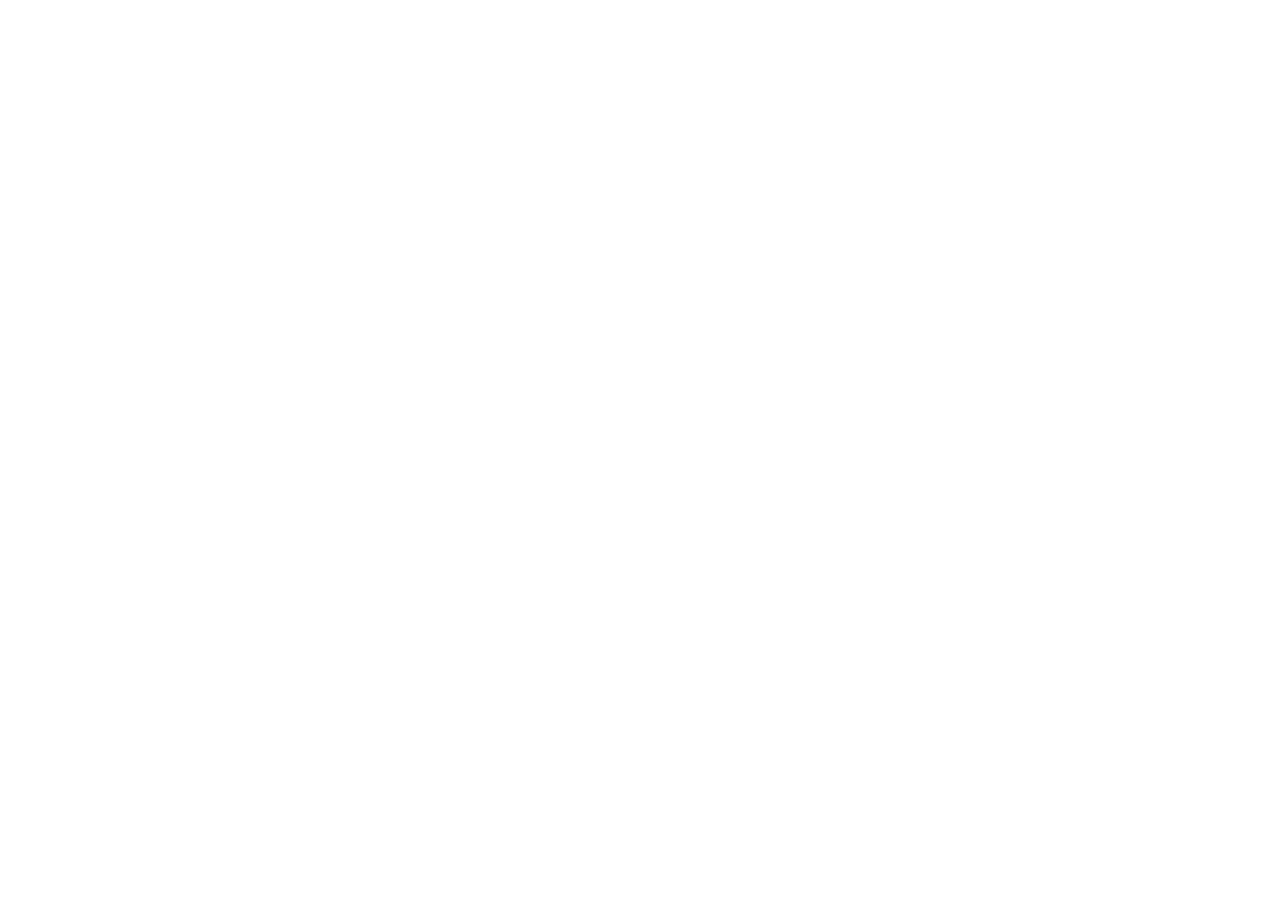
==== index.html @ 49cc2015 "Refactor opinions with replies" ====
<!DOCTYPE html>
<html lang="en">

<head>
  <meta charset="UTF-8">
  <meta name="viewport" content="width=device-width, initial-scale=1.0">
  <title>Blog title</title>
  <link rel="stylesheet" href="theme.css">
  <link rel="stylesheet" href="style.css">
  <link rel="stylesheet" href="res.css">

  <meta name="description"
    content="If you’re looking for a Linux distribution, you’ve likely seen recommendations for..">
  <meta property="og:title" content="Debian Vs Ubuntu Linux: Which one should you choose?">
  <meta property="og:image"
    content="https://getopas.pythonanywhere.com/media/articles/2023/01/23/debian-11-ubuntu-2104-wallpaper-split.webp.300x0_q85.jpg">
  <meta property="og:url"
    content="https://getopas.pythonanywhere.com/@femar/debian-vs-ubuntu-linux-which-one-should-you-choose-1-23">

  <script type="module">
    // initApp from "./js/index"
    import iniApp from "./js/index.js";
      
    // Start the app
    iniApp();
  </script>
</head>

<body>

  <!-- <header-container id="U0AB236B6" create-account="/join" create-content="/create"
    user-profile="/u/U0AB236B6" user-img="img/img.jpg" user-analytics="/u/U0AB236B6/analytics"
    stories-popular="/stories/popular" stories-recent="/stories/recent" stories-curated="/stories/curated"
    discover="/discover" home="/home" journals="/journals" authors="/authors"  github="https://github.com/fescii" supabase="/link"
    resource-apis="/apis" resource-feature="/feature-request" resource-shop="/shop" resource-guide="/guides" resource-newsletter="/newsletter"
    resource-rss="/rss"
    >
  </header-container> -->

  <app-story hash="P0AB236B6BA17" topics="engineering, programming, technology" story-title="Making the Web. Faster." time="2024-03-13T13:00:00+03:00"
    next-hash="P0AB236B6AB57" next-date="2024-03-13T13:00:00+03:00"
    tab="replies" replies-url="/s/P0AB236B6BA17/replies" likes-url="/s/P0AB236B6BA17/likes"
    user-url="/u/U0A43PBAH6A" auth-url="/join" url="/s/P0AB236B6HA89B" search-url="/search" host="https://getopas.pythonanywhere.com"
    next-title="Behind the scenes of Vercel's infrastructure: Achieving optimal scalability and performance"
    replies="673" liked="false" likes="972" views="6473"
    author-username="U0A43PBAH6A" author-img="img/img.jpg" author-verified="true" author-name="Fredrick Ochieng" author-followers="7623"
    author-following="263" author-follow="false" author-bio="I am a student at the East African University, I am a software developer and a tech enthusiast.
      I love to write about technology and software development."
    >
  </app-story>

  <!-- <footer class="footer">
    <section class="newsletter">
      <div class="title">Join Our Newsletter</div>
      <div class="text">
        Stay up to date with our news, blog posts, and announcements by subscribing to our Newsletter.
      </div>
      <form action="" method="post">
        <input type="email" name="email" id="" placeholder="Enter your email">
        <input id="service-oops" type="submit" value="Subscribe">
      </form>
    </section>
    <section class="item-one">
      <div class="title">Resources</div>
      <ul class="footer-list">
        <li class="item">
          <a href="" class="item-link">Docs</a>
        </li>
        <li class="item">
          <a href="" class="item-link">What’s New</a>
          <span class="dot"></span>
        </li>
        <li class="item">
          <a href="" class="item-link">Give a feedback </a>
        </li>
        <li class="item">
          <a href="" class="item-link">Request a feature</a>
        </li>
        <li class="item">
          <a href="" class="item-link">Source code</a>
          <span class="dot"></span>
        </li>
        <li class="item">
          <a href="" class="item-link">Donate</a>
        </li>
        <li class="item">
          <a href="" class="item-link">Contact</a>
        </li>
        <li class="item">
          <a href="" class="item-link">Terms of Use</a>
        </li>
      </ul>
    </section>
    <div class="copy">
      <div class="copyright">
        <i class="copy">&copy</i>
        <a href="#" id="copyright">2024 aduki,Inc</a>
      </div>
    </div>
  </footer> -->
</body>

</html>
---- theme.css ----
/*

Copyright: 2024 - Aduki Incorporation
Name: Blog & Article Platform
URL: https://github.com/fescii/femar.git
Author: Fredrick Femar Ochieng
Author URL: https://femar.co.ke


/*

  Fonts
  =====

*/


@import url('https://fonts.googleapis.com/css2?family=DM+Sans:ital,opsz,wght@0,9..40,100..1000;1,9..40,100..1000&display=swap');
@import url('https://fonts.googleapis.com/css2?family=JetBrains+Mono:ital,wght@0,100..800;1,100..800&display=swap');
@import url('https://fonts.googleapis.com/css2?family=Inter:wght@100..900&display=swap');
@import url('https://fonts.googleapis.com/css2?family=Work+Sans:ital,wght@0,100..900;1,100..900&display=swap');

/*

  Variables
  =========

*/

:root {
  --tab-background: #d0d7de33;
  --stat-background: #f1f1f1;


  --font-main: "Inter";
  --font-text: "DM Sans";
  --font-mono: 'Jetbrains Mono';
  --font-read: "Work Sans";

  --card-box-shadow: 0 12px 28px 0 rgba(0, 0, 0, 0.2);
  --card-box-shadow-alt: 0 2px 4px 0 rgba(0, 0, 0, 0.1);

  --scroll-bar-background: #DDDDD7;
  --scroll-bar-linear: linear-gradient(#53595f, #627ea0);

  --input-border: 1px solid #6b72805e;
  --input-border-focus: 1px solid #18a5669a;
  --input-border-error: 1px solid #ec4a1965;
  --action-border: 1px solid #6b72803f;
  --border: thin solid #6b72801a;
  --action-border: thin solid #627ea073;
  --topic-border: thin solid #6b728046;
  --topic-border-active: thin solid #21d02a7a;
  --poll-border: thin solid #6b728025;
  --border-mobile: thin solid #6b728036;
  --border-header: 0.002rem solid #6b72809a;

  --background: #ffffff;
  --vh-height: 100dvh;

  --label-focus-background: #eaf3ff;
  --action-background: #1d2c38d2;
  --author-background: #f1f3f4;
  --user-background: #f8f8f8;
  --dot-background: #6b7280c9;
  --hover-background: #f7f7f7;
  --que-background: #e7e7e76c;
  --poll-background: #e7e7e7d7;

  --accent-color: #08b86f;
  --accent-alt: #21D029;
  --action-color: #627ea0;
  --white-color: #ffffff;
  --gray-color: #6b7280;
  --text-color: #53595f;
  --read-color: #333333;
  --title-color: #1f2937;
  --alt-color: #ff932f;
  --error-color: #ec4b19;
  --anchor-color: #0065c5;

  --open-line: 2px solid #08b86f93;
  --open-line-mobile: 2px solid #08b86fc5;
  --close-line: 2px solid #6b72803a;

  --modal-shadow: 0 12px 48px #6d758d33;
  --modal-border: 1px solid #83858442;
  --modal-overlay: #1d2534b3;

  --action-linear: linear-gradient(#53595f, #627ea0);
  --error-linear: linear-gradient(103.53deg, #fa6436 -6.72%, #ec4b19 109.77%);
  --second-linear: linear-gradient(0deg,#df791a 0%, #f09c4e 100%);
  --poll-linear: linear-gradient(0deg, #df791ace 0%, #f09c4ecc 100%);
  --accent-linear: linear-gradient(103.53deg, #18A565 -6.72%, #21D029 109.77%);
  --alt-linear: linear-gradient(78deg, rgb(31, 6, 71) -50%, rgb(48, 0, 130) 28.67%, rgb(143, 0, 153) 57.79%, rgba(238, 0, 176, 0.85) 76.05%, rgb(247, 95, 98) 88.54%, rgb(255, 190, 20));
  --loader-gradient: linear-gradient(-45deg, #ececec, #f8f8f8, #DDDDDD, #f8f8f8, #ececec);
  --fade-linear-gradient: linear-gradient(
    180deg, #ffffff02,
    #ffffff2a,
    #ffffff4d,
    #ffffff69,
    #ffffff83,
    #ffffffc7,
    #ffffffd5,
    #ffffffea,
    #fffffff6,
    #ffffff
  );
  --fade-picture-gradient: linear-gradient(180deg,
  rgba(0, 0, 0, 0),
  rgba(0, 0, 0, 0.8)
  );


  /* Logon */
  --loader-background: #ffffff38;
  --logon-background: #ffffffec;
  --logon-shadow: 1px 1px 30px 0 #00000010;
  --stage-done-linear: linear-gradient(0deg, #3938381a 0%, #3938384d 100%);
  --stage-active-linear: linear-gradient(0deg, #df791a 0%, #f09c4e 100%);
  --stage-no-linear: linear-gradient(0deg, #18A565 0%, #21D029 100%);
}

*,
*:after,
*:before {
  box-sizing: border-box;
  font-family: inherit;
  -webkit-box-sizing: border-box;
}

*:focus {
  outline: inherit !important;
}

*::-webkit-scrollbar {
  width: 3px;
}

*::-webkit-scrollbar-track {
  background: var(--scroll-bar-background);
}

*::-webkit-scrollbar-thumb {
  width: 3px;
  background: var(--scroll-bar-linear);
  border-radius: 50px;
}
---- style.css ----
/*

Copyright: 2024 - Aduki Incorporation
Name: Blog & Article Platform
URL: https://github.com/fescii/femar.git
Author: Fredrick Femar Ochieng
Author URL: https://femar.co.ke

*/

*,
*:after,
*:before {
  box-sizing: border-box;
  font-family: inherit;
  -webkit-box-sizing: border-box;
}

*:focus {
  outline: inherit !important;
}

*::-webkit-scrollbar {
  width: 3px;
}

*::-webkit-scrollbar-track {
  background: var(--scroll-bar-background);
}

*::-webkit-scrollbar-thumb {
  width: 3px;
  background: var(--scroll-bar-linear);
  border-radius: 50px;
}

html {
  margin: 0;
  padding: 0;
  font-size: 16px;
  width: 100%;
  height: 100%;
  display: flex;
  flex-flow: column;
  align-items: center;
  justify-content: center;
}

body {
  /* border: 1px solid blue; */
  padding: env(safe-area-inset-top) env(safe-area-inset-right) env(safe-area-inset-bottom) env(safe-area-inset-left);
  font-size: 16px;
  margin: 0;
  height: 100vh;
  width: 1100px;
  max-width: 1100px;
  min-height: var(--vh-height, 100vh);
  font-family: var(--font-main), sans-serif;

  /* padding: env(safe-area-inset-top, 20px) env(safe-area-inset-right, 20px)
    env(safe-area-inset-bottom, 20px) env(safe-area-inset-left, 20px); */
}

body.stop-scrolling {
  height: 100%;
  overflow: hidden;
}

/*

Typography
==========

*/

h1,
h2,
h3,
h4,
h5,
h6 {
  padding: 0;
  margin: 0;
  font-family: inherit;
}

ul,
ol {
  padding: 0;
  margin: 0;
}

/* ul li,
ol li {
  list-style-type: none;
} */

a {
  text-decoration: none;
}

/*

Typography End
==============

*/


/* Toast Message */
body > .toast {
  position: fixed;
  bottom: 10px;
  right: 50%;
  transform: translateX(50%);
  background: var(--accent-linear);
  color: var(--white-color);
  padding: 8px 15px;
  width: max-content;
  max-width: 95%;
  border-radius: 10px;
  -webkit-border-radius: 10px;
  display: flex;
  align-items: center;
  gap: 10px;
  font-size: 1rem;
  font-weight: 500;
  box-shadow: 0 0 10px rgba(0, 0, 0, 0.1);
  z-index: 9999;
  transition: all 0.3s ease;
}

body > .toast.false {
  background: var(--error-linear);
}

body > .toast > p {
  margin: 0;
  padding: 0;
}

body > .toast > svg {
  height: 20px;
  width: 20px;
}

/* End Toast Message */


main.test {
  /* border: 1px solid #53595f; */
  padding: 15px 0;
  margin: 0;
  display: flex;
  justify-content: space-between;
  gap: 0px;
  min-height: 60vh;
}

section.side {
  /* border: 1px solid #53595f; */
  padding: 0;
  width: 35%;
  display: flex;
  flex-flow: column;
  gap: 10px;
}

section.side > .user-info {
  /* border: 1px solid #6b7280; */
  padding: 10px 0;
  display: flex;
  flex-flow: column;
  align-items: start;
  justify-content: center;
  gap: 10px;
  width: 100%;
}

section.side > .user-info > p.title {
  width: 100%;
  border-bottom: var(--border);
  color: var(--text-color);
  font-family: var(--font-text), sans-serif;
  font-size: 1.2rem;
  line-height: 1.5;
  font-weight: 600;
  margin: 0;
  padding: 0 0 8px;
}

section.side > .user-info > ul.info {
  /* border: 1px solid #6b7280; */
  width: 100%;
  padding: 0;
  margin: 0;
  list-style-type: none;
  display: flex;
  flex-flow: column;
  gap: 10px;
}

section.side > .user-info > ul.info > li.item {
  /* border: 1px solid #6b7280; */
  padding: 0;
  margin: 0;
  width: 100%;
  display: flex;
  flex-flow: row;
  align-items: center;
  flex-wrap: nowrap;
  gap: 10px;
}

section.side > .user-info > ul.info > li.item > .icon {
  display: flex;
  align-items: center;
  justify-content: center;
  height: 26px;
  width: 26px;
  min-height: 26px;
  min-width: 26px;
  max-height: 26px;
  max-width: 26px;
  padding: 3px;
  border-radius: 50px;
  -webkit-border-radius: 50px;
  -moz-border-radius: 50px;
  background-color: var(--poll-background);
  color: var(--gray-color);
  font-size: 0.9rem;
  font-weight: 500;
  text-transform: capitalize;
}

section.side > .user-info > ul.info > li.item > .icon > svg {
  height: 15px;
  width: 15px;
}

section.side > .user-info > ul.info > li.item > .link {
  color: var(--text-color);
  font-family: var(--font-main), sans-serif;
  font-size: 1rem;
  font-weight: 400;
  text-decoration: none;
}

section.side > .user-info > ul.info > li.item > a.link:hover {
  color: var(--text-color);
}

section.side > .user-info > ul.info > li.item > .link .numbers {
  color: var(--text-color);
  font-weight: 500;
  font-family: var(--font-main), sans-serif;
  font-size: 0.9rem;
}

section.content {
  /* border: 1px solid #6b7280; */
  display: flex;
  position: relative;
  flex-flow: column;
  align-items: start;
  padding: 0;
  gap: 0;
  width: 63%;
}

.share {
  border-top: var(--border);
  border-bottom: var(--border);
  padding: 10px 0;
  width: 100%;
  display: flex;
  flex-flow: column;
  gap: 10px;
}

.share > .title {
  color: var(--text-color);
  font-family: var(--font-text), sans-serif;
  font-size: 1.2rem;
  font-weight: 600;
  margin: 0;
  padding: 0;
}

.share-buttons {
  /* border-right: var(--border-mobile); */
  border-width: 2px;
  padding: 0 0 5px;
  width: 100%;
  display: flex;
  align-items: center;
  justify-content: center;
  width: max-content;
  gap: 8px;
}

.share-buttons > .link {
  text-decoration: none;
  display: flex;
  align-items: center;
  justify-content: center;
  padding: 0;
  margin: 0;
  gap: 0;
}

.share-buttons > .link > .text {
  display: none;
}

.share-buttons > .link > .icon {
  display: flex;
  align-items: center;
  justify-content: center;
  height: 30px;
  width: 30px;
  min-height: 30px;
  min-width: 30px;
  max-height: 30px;
  max-width: 30px;
  padding: 5px;
  border-radius: 50px;
  -webkit-border-radius: 50px;
  -moz-border-radius: 50px;
  background: var(--accent-linear);
  color: var(--white-color);
  font-size: 0.9rem;
  font-weight: 500;
}

.share-buttons > a.x > .icon {
  background: linear-gradient(103.53deg, #1DA1F2 -6.72%, #0A95D7 109.77%);
}

.share-buttons > a.facebook > .icon {
  background: linear-gradient(103.53deg, #1877F2 -6.72%, #0A5A9C 109.77%);
}

.share-buttons > a.linkedin > .icon {
  background: linear-gradient(103.53deg, #0077B5 -6.72%, #005684 109.77%);;
}

.share-buttons > a.link.mail > .icon {
  background: linear-gradient(103.53deg, #D44638 -6.72%, #D44638 109.77%);
}

.share-buttons > a.reddit > .icon {
  background: linear-gradient(103.53deg, #FF4500 -6.72%, #FF4500 109.77%);
}

.share-buttons > a.telegram > .icon {
  background: linear-gradient(103.53deg, #0088CC -6.72%, #0088CC 109.77%);
}

.share-buttons > a.whatsapp > .icon {
  background: linear-gradient(103.53deg, #25D366 -6.72%, #25D366 109.77%);
}

.share-buttons > .link > svg {
  height: 15px;
  width: 15px;
}

/* author */
.author {
  /* border-top: var(--border); */
  padding: 10px 0;
  width: 100%;
  display: flex;
  align-items: center;
  flex-flow: row;
  gap: 10px;
}

.author > .author-info {
  display: flex;
  width: 100%;
  flex-flow: row;
  align-items: center;
  gap: 5px;
}

.author > .author-info > .avatar {
  position: relative;
  width: 42px;
  height: 42px;
  border-radius: 50%;
  -webkit-border-radius: 50%;
  -moz-border-radius: 50%;
}

.author > .author-info > .avatar > img {
  width: 100%;
  height: 100%;
  overflow: hidden;
  object-fit: cover;
  border-radius: 50%;
  -webkit-border-radius: 50%;
  -moz-border-radius: 50%;
}

.author > .author-info > .avatar > .icon {
  background: var(--background);
  position: absolute;
  bottom: 0px;
  right: -3px;
  width: 20px;
  height: 20px;
  z-index: 1;
  display: flex;
  align-items: center;
  justify-content: center;
  border-radius: 50%;
}

.author > .author-info > .avatar > .icon svg {
  width: 14px;
  height: 14px;
  color: var(--accent-color);
}

.author > .author-info > .name {
  display: flex;
  justify-content: center;
  flex-flow: column;
  gap: 0;
}

.author > .author-info > .name > h4.name {
  margin: 0;
  display: flex;
  align-items: center;
  gap: 3px;
  color: var(--text-color);
  font-family: var(--font-main), sans-serif;
  font-size: 1rem;
  font-weight: 600;
}

.author > .author-info > .name > a.username {
  color: var(--gray-color);
  font-family: var(--font-mono), monospace;
  font-size: 0.85rem;
  font-weight: 500;
  text-decoration: none;
  display: flex;
  gap: 2px;
  align-items: center;
}

.author > .author-info > .name > a.username svg {
  color: var(--gray-color);
  width: 15px;
  height: 15px;
  margin: 2px 0 0 0;
}

.author > .author-info > .name > a.username:hover {
  color: transparent;
  background: var(--accent-linear);
  background-clip: text;
  -webkit-background-clip: text;
}

.author > .author-info > .name > a.username:hover svg {
  color: var(--accent-color);
}

.author > button.action {
  display: flex;
  align-items: center;
  justify-content: center;
  padding: 5px 10px;
  height: max-content;
  width: 120px;
  border-radius: 12px;
  -webkit-border-radius: 12px;
  -moz-border-radius: 12px;
  background: var(--accent-linear);
  color: var(--white-color);
  font-size: 1rem;
  font-weight: 500;
  font-family: var(--font-main), sans-serif;
  cursor: pointer;
  outline: none;
  border: none;
}

.author > button.action.following {
  background: none;
  color: var(--text-color);
  border: var(--border);
  font-weight: 500;
  font-size: 0.9rem;
  line-height: 1.3;
}

/* at media query 660px */
@media screen and (max-width: 660px) {
  main.test {
    flex-flow: column;
    gap: 0;
    padding: 0;
    margin: 0;
  }

  section.side {
    width: 100%;
    padding: 0;
    margin: 0;
  }

  section.content {
    width: 100%;
    padding: 0;
    margin: 0;
  }

  .share-buttons {
    border-width: 2px;
    padding: 5px 0;
    width: 100%;
    display: flex;
    flex-flow: column;
    align-items: center;
    justify-content: start;
    width: max-content;
    gap: 10px;
  }
  
  .share-buttons > .link {
    width: 100%;
    cursor: default !important;
    text-decoration: none;
    display: flex;
    align-items: center;
    justify-content: start;
    color: var(--text-color);
    padding: 0;
    margin: 0;
    gap: 20px;
  }

  .share-buttons > .link > .icon {
    display: flex;
    align-items: center;
    justify-content: center;
    height: max-content;
    width: max-content;
    min-height: max-content;
    min-width: max-content;
    max-height: max-content;
    max-width: max-content;
    padding: max-content;
    border-radius: 50px;
    -webkit-border-radius: 50px;
    -moz-border-radius: 50px;
    background: var(--accent-linear);
    color: var(--white-color);
    font-size: 0.9rem;
    font-weight: 500;
  }
  
  .share-buttons > .link > .text {
    display: flex;
    font-size: 1rem;
    font-weight: 500;
    font-family: var(--font-main), sans-serif;
  }
  
}



/*Footer*/
footer.footer {
  border-top: thin solid #4b5563bd;
  padding-top: 20px;
  display: flex;
  flex-flow: column;
  align-items: center;
  gap: 20px;
  padding-bottom: 30px;
  font-family: var(--font-text), sans-serif;
}

footer.footer > section {
  /* border: 1px solid #1f2937; */
  display: flex;
  flex-flow: column;
  align-items: center;
  gap: 10px;
  max-width: 500px;
}

footer.footer > section > .title {
  color: var(--text-color);
  font-family: var(--font-text), sans-serif;
  font-size: 1.1rem;
  font-weight: 600;
}

footer.footer > section > ul.footer-list {
  /* border: 1px solid #1f2937; */
  margin: 0;
  margin: 0;
  list-style-type: none;
  padding: 0 0 0 1px;
  padding: 0 0 0 1px;
  display: flex;
  flex-flow: row;
  flex-wrap: wrap;
  align-items: center;
  justify-content: center;
  gap: 10px;
}

footer.footer > section > ul.footer-list > li.item {
  margin: 0 10px 0 0;
  padding: 0;
  width: max-content;
  position: relative;
  /* border: 1px solid #808080; */
}

footer.footer > section > ul.footer-list > li.item > .dot {
  display: inline-block;
  background: var(--accent-linear);
  width: 5px;
  height: 5px;
  position: absolute;
  right: -9px;
  top: 3px;
  border-radius: 5px;
  -webkit-border-radius: 5px;
  -moz-border-radius: 5px;
}

footer.footer > section > ul.footer-list > li.item > a.item-link {
  color: var(--gray-color);
  /* font-size: 0.98rem; */
  text-decoration: none;
  font-weight: 400;
  font-size: 0.9rem;
}

footer.footer > section > ul.footer-list > li.item > a.item-link:hover {
  /* color: var(--accent-color); */
  color: transparent;
  background: var(--accent-linear);
  background-clip: text;
  -webkit-background-clip: text;
  border-bottom: 1px solid var(--accent-color);
}

footer.footer > section.newsletter {
  /* border: 1px solid #1f2937; */
  display: flex;
  flex-flow: column;
  align-items: center;
  max-width: 500px;
}

footer.footer > section.newsletter > .text {
  padding-left: 3px;
  line-height: 1.3;
  text-align: center;
  color: var(--text-color);
}

footer.footer > section.newsletter > form {
  padding: 5px;
  width: 100%;
  position: relative;
}

footer.footer > section.newsletter > form > input[type="email"] {
  width: 100%;
  outline: none;
  color: #53595f;
  font-family: var(--font-main);
  padding: 12px 15px;
  font-size: 1rem;
  /* border: 2px solid #4949bc; */
  border-top-color: #21d029;
  border-top-width: 2px;
  border-right-color: #54df5b;
  border-right-width: 2px;
  border-bottom-color: #21d029;
  border-bottom-width: 2px;
  border-left-color: #18a565;
  border-left-width: 2px;
  border-radius: 50px;
  -webkit-border-radius: 50px;
  -moz-border-radius: 50px;
}

footer.footer > section.newsletter > form > input[type="submit"] {
  outline: none;
  position: absolute;
  cursor: pointer;
  font-family: var(--font-main);
  font-family: var(--font-main);
  right: 30px;
  top: 14px;
  font-size: 1rem;
  padding: 5px 15px;
  background: var(--accent-linear);
  color: var(--white-color);
  border: none;
  border-radius: 50px;
  -webkit-border-radius: 50px;
  -moz-border-radius: 50px;
}

footer.footer > .copy {
  border-top: 1px solid #6b728037;
  padding: 8px 10px;
  grid-column: 1/5;
  display: flex;
  align-items: center;
  justify-content: space-between;
}

footer.footer > .copy > .copyright {
  display: flex;
  gap: 2px;
}

footer.footer > .copy > .copyright > .company {
  display: inline-block;
  margin: -5px 10px 0 0;
  margin: -5px 10px 0 0;
  font-size: 1.35rem;
  font-weight: bold;
  color: var(--text-color);
  font-family: "Segoe UI", Tahoma, var(--font-main), Verdana, sans-serif !important;
}

footer.footer > .copy > .copyright > i {
  color: var(--gray-color);
  font-style: normal;
  font-family: inherit;
  /* font-size: 1.2rem; */
}

footer.footer > .copy > .copyright > a {
  /* border: 1px solid #80808040; */
  color: var(--gray-color);
  text-decoration: none;
  text-align: center;
}

footer.footer > .copy > .copyright > a:hover {
  color: transparent;
  background: var(--accent-linear);
  background-clip: text;
  -webkit-background-clip: text;
  border-bottom: 1px solid var(--accent-color);
}

footer.footer > .copy > .legal {
  display: flex;
  flex-wrap: nowrap;
  gap: 0;
  gap: 0;
}

footer.footer > .copy > .legal > a {
  color: #6b7280;
  padding: 0 15px;
  text-decoration: none;
  border-right: 1px solid #6b728027;
}

footer.footer > .copy > .legal > a:last-of-type {
  border-right: none;
}

footer.footer > .copy > .legal > a:hover {
  color: transparent;
  background: var(--accent-linear);
  background-clip: text;
  -webkit-background-clip: text;
}
---- res.css ----
@media screen and (max-width: 1120px) {
  html {
    width: 100%;
    min-width: 100%;
  }

  body {
    /* border: 1px solid blue; */
    padding: 0 15px 30px 15px;
    width: 100%;
    max-width: 100%;
  }
}

@media screen and (max-width:800px) {
  header.header > ul > li.link.theme > .options {
    border: 1px solid #057232a9;
  }
}

@media screen and (max-width:660px) {
  body {
    /* border: 1px solid blue; */
    padding: 0 10px 30px 10px;
  }

  header.header > ul > li.link.theme > .options {
    border: 1px solid #057232a9;
  }

  header.header {
    /* border: 1px solid red; */
    z-index: 10;
    padding: 0;
    display: flex;
    align-items: center;
    justify-content: space-between;
  }

  header.header > h2.site-name {
    position: unset;
    margin: 0;
  }

  header.header .nav {
    display: flex;
    margin-left: -7px;
    cursor: default !important;
  }

  header.header .nav * {
    display: flex;
    cursor: auto !important;
  }

  header.header > ul.left {
    /* border: 5px solid black; */
    background-color: var(--background);
    position: fixed;
    left: calc(100% + 15px);
    flex-flow: column;
    z-index: 5;
    top: 60px;
    bottom: 0;
    width: 100%;
    height: calc(var(--vh-height, 100vh) - 60px);
    max-height: calc(var(--vh-height, 100vh) - 60px);
    min-height: calc(var(--vh-height, 100vh) - 60px);
    align-items: stretch;
    justify-content: start;
    gap: 0;
    padding: 10px 15px;
    overflow-y: scroll;
    -ms-overflow-style: none;
    scrollbar-width: none;
    transition: all 500ms ease-in-out;
    -webkit-transition: all 500ms ease-in-out;
    -moz-transition: all 500ms ease-in-out;
    -ms-transition: all 500ms ease-in-out;
    -o-transition: all 500ms ease-in-out;
  }

  header.header > ul.left::-webkit-scrollbar {
    display: none !important;
    visibility: hidden;
  }

  header.header > ul.left > .account {
    /* border: 1px solid #ff00ff; */
    display: flex;
    flex-flow: column;
    width: 100%;
    padding: 0;
    gap: 0;
  }


  header.header > ul.left > li.logout > a,
  header.header > ul.left > .account > a {
    /* border: 1px solid #ff00ff; */
    display: flex;
    flex-flow: column;
    margin: 8px 0;
    width: 100%;
    font-weight: 500;
    border-radius: 10px;
    -webkit-border-radius: 10px;
    -moz-border-radius: 10px;
    -ms-border-radius: 10px;
    -o-border-radius: 10px;
  }

  header.header > ul.left > .account > a.login {
    border: 0.002rem solid #6b72808f;
    padding: 10px 0;
    color: var(--title-color);
    text-align: center;
  }

  header.header > ul.left > .account > a.signup {
    border: none;
    padding: 10px 0;
    color: var(--white-color);
    text-align: center;
    background: var(--accent-linear);
  }

  header.header > ul.left > li.logout {
    list-style-type: none;
    display: flex;
    position: absolute;
    bottom: 20px;
    left: 15px;
    right: 15px;
    font-weight: 600;
  }

  header.header > ul.left > li.logout.active {
    bottom: -100px;
  }

  header.header > ul.left > .account > a.donate,
  header.header > ul.left > li.logout > a,
  header.header > ul.left > .account > a.settings,
  header.header > ul.left > .account > a.profile {
    border: var(--border-header);
    color: var(--title-color);
    padding: 2px 5px 2px 10px;
    min-height: 40px;
    height: 40px;
    display: flex;
    flex-flow: row;
    align-items: center;
    justify-content: space-between;
  }

  header.header > ul.left > li.logout > a {
    border: 0.002rem solid #c56139a1;
  }

  header.header > ul.left > .account > a.donate > svg,
  header.header > ul.left > li.logout > a svg,
  header.header > ul.left > .account > a.settings svg {
    color: var(--gray-color);
    width: 28px;
    height: 28px;
  }

  header.header > ul.left > .account > a.profile span.image {
    /* border: 0.002rem solid #6b72808f; */
    width: 30px;
    height: 30px;
    overflow: hidden;
    border-radius: 50px;
    -webkit-border-radius: 50px;
    -moz-border-radius: 50px;
    -ms-border-radius: 50px;
    -o-border-radius: 50px;
  }

  header.header > ul.left > .account > a.profile span.image img {
    width: 100%;
    height: 100%;
    overflow: hidden;
    object-fit: cover;
    border-radius: 50px;
    -webkit-border-radius: 50px;
    -moz-border-radius: 50px;
    -ms-border-radius: 50px;
    -o-border-radius: 50px;
  }

  header.header > ul.left > li.logout > a > span.text,
  header.header > ul.left > .account > a > span.text {
    /* border: 0.002rem solid #6b72808f; */
    font-weight: 600;
    color: var(--title-color);
    text-align: center;
  }

  header.header > ul.left > li.logout > a > span.text,
  header.header > ul.left > li.logout > a > svg,
  header.header > ul.left > li.logout > a {
    color: #c56139 !important;
  }


  header.header > ul.left > li.link {
    border-bottom: var(--border-header);
    min-width: 100%;
    width: 100%;
    margin: 0;
    padding: 10px 0;
    height: max-content;
    display: flex;
    flex-flow: column;
    align-items: start;
    justify-content: center;
}


  header.header > ul.left > li.link.active,
  header.header > ul.left > li.link:hover {
    background: unset;
    background-clip: unset;
    -webkit-background-clip: unset;
    /* font-family: var(--font-mono); */
  }

  header.header > ul.left > li.link span.link-item svg{
    color: #4b5563;
  }

  header.header > ul.left > li.link:hover span.link-item svg {
    rotate: unset;
  }

  header.header > ul.left > li.link span.link-item {
    /* border: 3px solid #ff00ff; */
    display: flex;
    align-items: stretch;
    justify-content: space-between;
  }

  header.header > ul.left > li.link a {
    color: var(--gray-color);
    cursor: default;
    font-family: inherit;
  }

  header.header > ul.left > li.link a {
    /* border: 1px solid black; */
    /* color: #4b5563; */
    color: var(--title-color);
    font-weight: 600;
    cursor: default;
    font-family: inherit;
  }

  header.header > ul.left > li.link span.link-item > span.text {
    /* border: 1px solid black; */
    color: var(--title-color);
    font-weight: 600;
    margin: 0 0 0 3px;
    cursor: default;
    font-family: inherit;
  }

  header.header > ul.left > li.link span.link-item svg {
    display: flex;
    align-items: center;
    justify-content: center;
    margin: 2px 0 0 0;
  }

  header.header > ul.left > li.link > div.drop-down {
    /* border: 1px solid #0059ff; */
    border: none;
    display: none;
    padding: 10px 0 0 0;
    min-width: 100%;
    width: 100%;
    position: unset;
    left: unset;
    top: unset;
    width: unset;
    color: var(--gray-color);
    align-items: center;
    flex-flow: column;
    gap: 0;
    justify-content: space-evenly;
    list-style-type: none;
    box-shadow: none;
    border-radius: 0;
  }

  header.header > ul.left > li.link.active > div.drop-down {
    display: flex;
  }

  header.header > ul.left > li.link.active span.link-item svg {
    rotate: 180deg;
  }


  header.header > ul.left > li.link > div.drop-down * {
    transition: all 500ms ease-in-out;
    -webkit-transition: all 500ms ease-in-out;
    -moz-transition: all 500ms ease-in-out;
    -ms-transition: all 500ms ease-in-out;
    -o-transition: all 500ms ease-in-out;
  }

  header.header > ul.left > li.link > div.drop-down > span.arrow {
    display: none;
  }

  header.header > ul.left > li.link > div.drop-down > ul.main {
    /* border: 1px solid red; */
    width: 100%;
    margin: 0;
    padding: 0;
    gap: 0;
    display: flex;
    flex-flow: column;
    align-items: start;
  }

  header.header > ul.left > li.link > div.drop-down ul:last-of-type {
    border: flex;
    padding: 10px 0 0 0;
  }

  header.header > ul.left > li.link > div.drop-down ul > h4.title {
    display: none;
  }

  header.header > ul.left > li.link > div.drop-down ul.main > li {
    /* border: 2px solid #057232; */
    display: flex;
    align-items: center;
    justify-content: center;
    gap: 0;
    margin: 0;
    padding: 8px 0;
  }

  header.header > ul.left > li.link > div.drop-down ul.main > li > a {
    /* border: 0.002rem solid #6b72809a; */
    color: var(--title-color);
    padding: 0;
    padding: 0 10px;
    display: flex;
    flex-flow: row;
    align-items: center;
    justify-content: space-between;
    border-radius: 10px;
    -webkit-border-radius: 10px;
    -moz-border-radius: 10px;
    -ms-border-radius: 10px;
    -o-border-radius: 10px;
  }

  header.header > ul.left > li.link > div.drop-down ul.main > li:nth-of-type(odd) {
    background-color: #6b728021;
  }

  header.header > ul > li.link > div.drop-down ul > li:hover {
    background-color: unset;
  }

  header.header > ul > li.link > div.drop-down ul > li svg {
    /* border: 1px solid red; */
    color: var(--gray-color);
    display: none;
    width: 30px;
    height: 30px;
    margin: -2px 0 0 -8px;
  }

  header.header > ul > li.link > div.drop-down ul > li.supabase svg {
    /* border: 1px solid red; */
    margin-bottom: -5px;
    padding: 4px;
  }

  header.header > ul > li.link > div.drop-down ul > li.bulk svg {
    /* border: 1px solid red; */
    margin-bottom: -5px;
  }

  header.header > ul > li.link > div.drop-down ul > li.authors svg {
    /* border: 1px solid red; */
    margin-bottom: -10px;
  }

  header.header > ul > li.link > div.drop-down ul > li.icon svg {
    /* border: 1px solid red; */
    width: 30px;
    height: 30px;
    padding: 4px;
  }

  header.header > ul > li.link > div.drop-down ul > li.create svg {
    /* border: 1px solid red; */
    padding: 2px;
  }

  header.header > ul > li.link > div.drop-down ul > li a span.content {
    margin: 0;
    /* border: 1px solid red; */
    display: flex;
    flex-flow: column;
    line-height: 1.5;
    gap: 0;
    width: 100%;
  }

  header.header > ul > li.link > div.drop-down ul > li a span.content h5 {
    /* border: 1px solid red; */
    font-weight: 500;
    font-size: 1rem;
    color: var(--gray-color);
  }

  header.header > ul > li.link > div.drop-down ul > li a span.content span.text {
    display: flex;
  }

  footer.footer > .copy {
    flex-flow: column;
    align-items: flex-start;
    gap: 10px;
  }

  footer.footer {
    padding: 10px;
    display: flex;
    flex-flow: column;
  }

  header.header > ul > li.link.theme > .options span.option,
  header.header>ul>li.link span.link-item,
  a {
    cursor: default !important;
  }
}

@media screen and (max-width:500px) {
  footer.footer {
    padding: 10px;
    display: flex;
    flex-flow: column;
  }
}
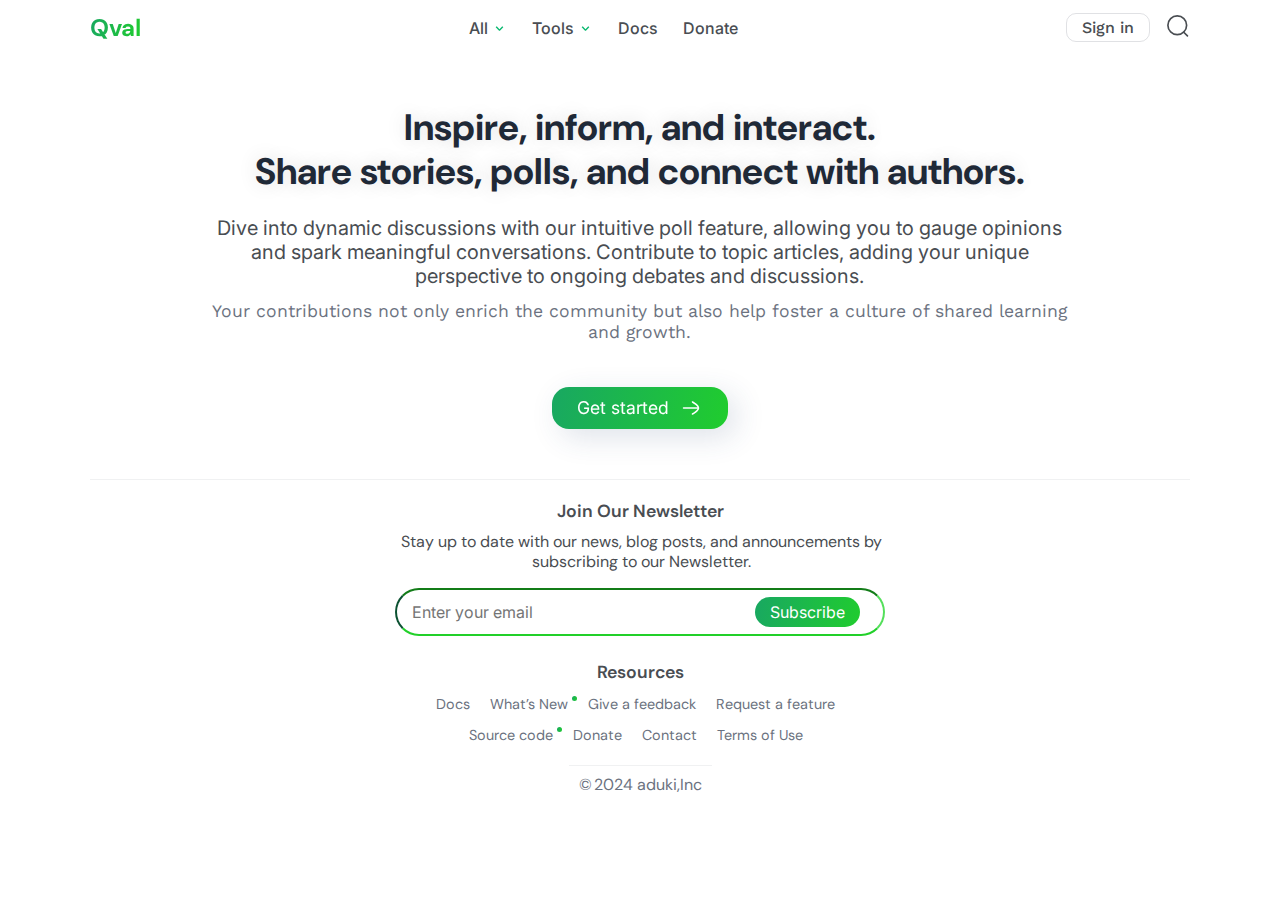
==== commit 11b8277f: "refactor: Update CSS styles for responsive layout" ====
--- a/index.html
+++ b/index.html
@@ -16,40 +16,46 @@
     content="https://getopas.pythonanywhere.com/media/articles/2023/01/23/debian-11-ubuntu-2104-wallpaper-split.webp.300x0_q85.jpg">
   <meta property="og:url"
     content="https://getopas.pythonanywhere.com/@femar/debian-vs-ubuntu-linux-which-one-should-you-choose-1-23">
-
-  <script type="module">
-    // initApp from "./js/index"
-    import iniApp from "./js/index.js";
-      
-    // Start the app
-    iniApp();
-  </script>
 </head>
 
+<script type="module">
+  // initApp from "./js/index"
+  import HeaderContainer from './js/containers/header.container.js'
+
+  // Start the app
+  customElements.define('header-container', HeaderContainer)
+</script>
+
 <body>
-
-  <!-- <header-container id="U0AB236B6" create-account="/join" create-content="/create"
-    user-profile="/u/U0AB236B6" user-img="img/img.jpg" user-analytics="/u/U0AB236B6/analytics"
-    stories-popular="/stories/popular" stories-recent="/stories/recent" stories-curated="/stories/curated"
-    discover="/discover" home="/home" journals="/journals" authors="/authors"  github="https://github.com/fescii" supabase="/link"
-    resource-apis="/apis" resource-feature="/feature-request" resource-shop="/shop" resource-guide="/guides" resource-newsletter="/newsletter"
-    resource-rss="/rss"
-    >
-  </header-container> -->
-
-  <app-story hash="P0AB236B6BA17" topics="engineering, programming, technology" story-title="Making the Web. Faster." time="2024-03-13T13:00:00+03:00"
-    next-hash="P0AB236B6AB57" next-date="2024-03-13T13:00:00+03:00"
-    tab="replies" replies-url="/s/P0AB236B6BA17/replies" likes-url="/s/P0AB236B6BA17/likes"
-    user-url="/u/U0A43PBAH6A" auth-url="/join" url="/s/P0AB236B6HA89B" search-url="/search" host="https://getopas.pythonanywhere.com"
-    next-title="Behind the scenes of Vercel's infrastructure: Achieving optimal scalability and performance"
-    replies="673" liked="false" likes="972" views="6473"
-    author-username="U0A43PBAH6A" author-img="img/img.jpg" author-verified="true" author-name="Fredrick Ochieng" author-followers="7623"
-    author-following="263" author-follow="false" author-bio="I am a student at the East African University, I am a software developer and a tech enthusiast.
-      I love to write about technology and software development."
-    >
-  </app-story>
-
-  <!-- <footer class="footer">
+  <header-container join="/join"></header-container>
+  <main class="main">
+    <section class="landing">
+			<div class="content-one">
+				<div class="text">
+					<h2 class="title">
+            Inspire, inform, and interact.
+            <br/>
+            Share stories, polls, and connect with authors.
+          </h2>
+					<p class="decription">
+						Dive into dynamic discussions with our intuitive poll feature, allowing you to gauge opinions and spark meaningful conversations.
+            Contribute to topic articles, adding your unique perspective to ongoing debates and discussions.
+					</p>
+          <p class="short">
+            Your contributions not only enrich the community but also help foster a culture of shared learning and growth.
+          </p>
+					<div class="actions">
+						<a href="" class="action explore">
+							<span class="text">Get started</span>
+							<svg width="24" height="24" viewBox="0 0 24 24" fill="none" xmlns="http://www.w3.org/2000/svg">
+								<path d="M13.8055 5.31595C13.6935 5.25395 13.5715 5.22595 13.4515 5.22595C13.1835 5.22595 12.9265 5.36895 12.7905 5.61995C12.5945 5.98495 12.7295 6.43995 13.0945 6.63595C14.9757 7.65095 17.8054 9.64262 18.56 11.2502L4.5 11.2502C4.086 11.2502 3.75 11.5862 3.75 12.0002C3.75 12.4142 4.086 12.7502 4.5 12.7502L18.5584 12.7502C17.8014 14.3594 14.9743 16.3498 13.0945 17.365C12.7295 17.562 12.5945 18.016 12.7905 18.381C12.9875 18.745 13.4445 18.88 13.8055 18.685C14.4665 18.33 20.2505 15.1209 20.2505 11.998C20.2505 8.87895 14.4665 5.67095 13.8055 5.31595Z" fill="black"/>
+							</svg>
+						</a>
+					</div>
+				</div>
+			</div>
+  </main>
+  <footer class="footer">
     <section class="newsletter">
       <div class="title">Join Our Newsletter</div>
       <div class="text">
@@ -97,7 +103,7 @@
         <a href="#" id="copyright">2024 aduki,Inc</a>
       </div>
     </div>
-  </footer> -->
+  </footer>
 </body>
 
 </html>
--- a/theme.css
+++ b/theme.css
@@ -2,7 +2,7 @@
 
 Copyright: 2024 - Aduki Incorporation
 Name: Blog & Article Platform
-URL: https://github.com/fescii/femar.git
+URL: https://github.com/fescii/qval.git
 Author: Fredrick Femar Ochieng
 Author URL: https://femar.co.ke
 
@@ -14,11 +14,10 @@
 
 */
 
-
-@import url('https://fonts.googleapis.com/css2?family=DM+Sans:ital,opsz,wght@0,9..40,100..1000;1,9..40,100..1000&display=swap');
-@import url('https://fonts.googleapis.com/css2?family=JetBrains+Mono:ital,wght@0,100..800;1,100..800&display=swap');
-@import url('https://fonts.googleapis.com/css2?family=Inter:wght@100..900&display=swap');
-@import url('https://fonts.googleapis.com/css2?family=Work+Sans:ital,wght@0,100..900;1,100..900&display=swap');
+@import url("https://fonts.googleapis.com/css2?family=DM+Sans:ital,opsz,wght@0,9..40,100..1000;1,9..40,100..1000&display=swap");
+@import url("https://fonts.googleapis.com/css2?family=JetBrains+Mono:ital,wght@0,100..800;1,100..800&display=swap");
+@import url("https://fonts.googleapis.com/css2?family=Inter:wght@100..900&display=swap");
+@import url("https://fonts.googleapis.com/css2?family=Work+Sans:ital,wght@0,100..900;1,100..900&display=swap");
 
 /*
 
@@ -31,16 +30,17 @@
   --tab-background: #d0d7de33;
   --stat-background: #f1f1f1;
 
-
   --font-main: "Inter";
   --font-text: "DM Sans";
-  --font-mono: 'Jetbrains Mono';
+  --font-mono: "Jetbrains Mono";
   --font-read: "Work Sans";
 
   --card-box-shadow: 0 12px 28px 0 rgba(0, 0, 0, 0.2);
   --card-box-shadow-alt: 0 2px 4px 0 rgba(0, 0, 0, 0.1);
-
-  --scroll-bar-background: #DDDDD7;
+  --box-shadow: 0 0 0 1px #ffffff25, 0 2px 2px #0000000a,
+    0 8px 16px -4px #0000000a;
+
+  --scroll-bar-background: #ddddd7;
   --scroll-bar-linear: linear-gradient(#53595f, #627ea0);
 
   --input-border: 1px solid #6b72805e;
@@ -48,6 +48,7 @@
   --input-border-error: 1px solid #ec4a1965;
   --action-border: 1px solid #6b72803f;
   --border: thin solid #6b72801a;
+  --border-button: thin solid #6b72801a;
   --action-border: thin solid #627ea073;
   --topic-border: thin solid #6b728046;
   --topic-border-active: thin solid #21d02a7a;
@@ -59,6 +60,7 @@
   --vh-height: 100dvh;
 
   --label-focus-background: #eaf3ff;
+  --modal-background: #1d2534b3;
   --action-background: #1d2c38d2;
   --author-background: #f1f3f4;
   --user-background: #f8f8f8;
@@ -66,13 +68,19 @@
   --hover-background: #f7f7f7;
   --que-background: #e7e7e76c;
   --poll-background: #e7e7e7d7;
+  --gray-background: #e7e7e7d7;
+  --logon-background: #f8f9fa;
+  --logon-image: radial-gradient(circle, #dee2e6 1px, rgba(0, 0, 0, 0) 1px);
 
   --accent-color: #08b86f;
-  --accent-alt: #21D029;
+  --accent-alt: #21d029;
   --action-color: #627ea0;
   --white-color: #ffffff;
   --gray-color: #6b7280;
-  --text-color: #53595f;
+  --add-color: #6b7280;
+  --text-color: #494d52;
+  --label-color: #3f4246;
+  --highlight-color: #494d52;
   --read-color: #333333;
   --title-color: #1f2937;
   --alt-color: #ff932f;
@@ -88,14 +96,31 @@
   --modal-overlay: #1d2534b3;
 
   --action-linear: linear-gradient(#53595f, #627ea0);
+  --light-linear: linear-gradient(90deg, #e3ffe7 0%, #d9e7ff 100%);
   --error-linear: linear-gradient(103.53deg, #fa6436 -6.72%, #ec4b19 109.77%);
-  --second-linear: linear-gradient(0deg,#df791a 0%, #f09c4e 100%);
+  --second-linear: linear-gradient(0deg, #df791a 0%, #f09c4e 100%);
   --poll-linear: linear-gradient(0deg, #df791ace 0%, #f09c4ecc 100%);
-  --accent-linear: linear-gradient(103.53deg, #18A565 -6.72%, #21D029 109.77%);
-  --alt-linear: linear-gradient(78deg, rgb(31, 6, 71) -50%, rgb(48, 0, 130) 28.67%, rgb(143, 0, 153) 57.79%, rgba(238, 0, 176, 0.85) 76.05%, rgb(247, 95, 98) 88.54%, rgb(255, 190, 20));
-  --loader-gradient: linear-gradient(-45deg, #ececec, #f8f8f8, #DDDDDD, #f8f8f8, #ececec);
+  --accent-linear: linear-gradient(103.53deg, #18a565 -6.72%, #21d029 109.77%);
+  --alt-linear: linear-gradient(
+    78deg,
+    rgb(31, 6, 71) -50%,
+    rgb(48, 0, 130) 28.67%,
+    rgb(143, 0, 153) 57.79%,
+    rgba(238, 0, 176, 0.85) 76.05%,
+    rgb(247, 95, 98) 88.54%,
+    rgb(255, 190, 20)
+  );
+  --loader-gradient: linear-gradient(
+    -45deg,
+    #ececec,
+    #f8f8f8,
+    #dddddd,
+    #f8f8f8,
+    #ececec
+  );
   --fade-linear-gradient: linear-gradient(
-    180deg, #ffffff02,
+    180deg,
+    #ffffff02,
     #ffffff2a,
     #ffffff4d,
     #ffffff69,
@@ -106,11 +131,33 @@
     #fffffff6,
     #ffffff
   );
-  --fade-picture-gradient: linear-gradient(180deg,
-  rgba(0, 0, 0, 0),
-  rgba(0, 0, 0, 0.8)
-  );
-
+  --controls-gradient-left: linear-gradient(
+    -90deg,
+    #ffffff02,
+    #ffffff2a,
+    #ffffff4d,
+    #ffffff69,
+    #ffffff83,
+    #ffffffc7,
+    #ffffffd5,
+    #ffffffea,
+    #fffffff6,
+    #ffffff
+  );
+
+  --controls-gradient-right: linear-gradient(
+    90deg,
+    #ffffff02,
+    #ffffff2a,
+    #ffffff4d,
+    #ffffff69,
+    #ffffff83,
+    #ffffffc7,
+    #ffffffd5,
+    #ffffffea,
+    #fffffff6,
+    #ffffff
+  );
 
   /* Logon */
   --loader-background: #ffffff38;
@@ -118,7 +165,141 @@
   --logon-shadow: 1px 1px 30px 0 #00000010;
   --stage-done-linear: linear-gradient(0deg, #3938381a 0%, #3938384d 100%);
   --stage-active-linear: linear-gradient(0deg, #df791a 0%, #f09c4e 100%);
-  --stage-no-linear: linear-gradient(0deg, #18A565 0%, #21D029 100%);
+  --stage-no-linear: linear-gradient(0deg, #18a565 0%, #21d029 100%);
+}
+
+[data-theme="dark"] {
+  --background: #000000;
+
+  --tab-background: #3a3c456d;
+  --stat-background: #0f1015;
+
+  --card-box-shadow: 0 12px 28px 0 rgba(255, 255, 255, 0.1);
+  --card-box-shadow-alt: 0 2px 4px 0 rgba(255, 255, 255, 0.08);
+  --box-shadow: 0 0 0 1px #ffffff10, 0 2px 2px #ffffff05,
+    0 8px 16px -4px #ffffff05;
+
+  --scroll-bar-background: #2a2e36;
+  --scroll-bar-linear: linear-gradient(#8a8f99, #818da6);
+
+  --input-border: 1px solid #36393f5d;
+  --action-border: thin solid #1e21279a;
+  --border: thin solid #2023297e;
+  --border-button: thin solid #25282d73;
+  --topic-border: thin solid rgba(48, 52, 63, 0.4);
+  --poll-border: thin solid rgba(36, 39, 46, 0.3);
+  --border-mobile: thin solid rgba(41, 44, 52, 0.4);
+  --border-header: 0.002rem solid rgba(58, 62, 75, 0.5);
+  --modal-border: 1px solid rgba(33, 36, 42, 0.4);
+  --topic-border-active: thin solid #1cbb26cc;
+  --input-border-focus: thin solid #159159cc;
+  --input-border-error: thin solid #d94317aa;
+
+  --label-focus-background: #1e2a3b;
+  --modal-background: #0a0b0db1;
+  --action-background: #121b23f2;
+  --author-background: #1e2128;
+  --user-background: #11131a;
+  --dot-background: #5b6270cc;
+  --hover-background: #0e1015;
+  --que-background: #1e2128ac;
+  --poll-background: #16171be2;
+  --gray-background: #16171be2;
+  --logon-background: #12131a;
+  --logon-image: radial-gradient(circle, #1e2128 1px, rgba(0, 0, 0, 0) 1px);
+
+  --accent-color: #07a45f;
+  --accent-alt: #1dbb25;
+  --action-color: #8d99b1;
+  --white-color: #d6d6d6;
+  --label-color: #d6d6d6;
+  --gray-color: #7b818e;
+  --text-color: #b9babc;
+  --add-color: #afb0b4;
+  --highlight-color: #d1d2d4;
+  --read-color: #b5b3b3;
+  --title-color: #d8d8d9;
+  --alt-color: #eb831f;
+  --error-color: #d94317;
+  --anchor-color: #3d8fe5;
+
+  --open-line: 2px solid #07a45fcc;
+  --open-line-mobile: 2px solid #07a45fe6;
+  --close-line: 2px solid #5b627070;
+
+  --modal-shadow: 0 12px 48px #ffffff0a;
+  --modal-overlay: #0a0b0db1;
+
+  --action-linear: linear-gradient(#64758e, #6e8cb2);
+  --light-linear: linear-gradient(90deg, #1a2e1f 0%, #1e2a3d 100%);
+  --error-linear: linear-gradient(103.53deg, #e55426 -6.72%, #d94317 109.77%);
+  --second-linear: linear-gradient(0deg, #cb6a0a 0%, #dc8c3e 100%);
+  --poll-linear: linear-gradient(0deg, #cb6a0ace 0%, #dc8c3ecc 100%);
+  --accent-linear: linear-gradient(103.53deg, #107643 -6.72%, #19a621 109.77%);
+  --alt-linear: linear-gradient(
+    78deg,
+    rgb(21, 0, 51) -50%,
+    rgb(38, 0, 110) 28.67%,
+    rgb(123, 0, 133) 57.79%,
+    rgba(218, 0, 156, 0.85) 76.05%,
+    rgb(227, 75, 78) 88.54%,
+    rgb(235, 170, 0)
+  );
+  --loader-gradient: linear-gradient(
+    -45deg,
+    #11131a,
+    #1e2128,
+    #2a2e36,
+    #1e2128,
+    #11131a
+  );
+  --fade-linear-gradient: linear-gradient(
+    180deg,
+    #00000002,
+    #0000002a,
+    #0000004d,
+    #00000069,
+    #00000083,
+    #000000c7,
+    #000000d5,
+    #000000ea,
+    #000000f6,
+    #000000
+  );
+  --controls-gradient-left: linear-gradient(
+    -90deg,
+    #00000002,
+    #0000002a,
+    #0000004d,
+    #00000069,
+    #00000083,
+    #000000c7,
+    #000000d5,
+    #000000ea,
+    #000000f6,
+    #000000
+  );
+  --controls-gradient-right: linear-gradient(
+    90deg,
+    #00000002,
+    #0000002a,
+    #0000004d,
+    #00000069,
+    #00000083,
+    #000000c7,
+    #000000d5,
+    #000000ea,
+    #000000f6,
+    #000000
+  );
+
+  /* Logon */
+  --loader-background: #00000060;
+  --logon-background: #000000ec;
+  --logon-shadow: 1px 1px 30px 0 #ffffff10;
+  --stage-done-linear: linear-gradient(#606265, #1f1f20);
+  --stage-active-linear: linear-gradient(0deg, #cb6a0a 0%, #dc8c3e 100%);
+  --stage-no-linear: linear-gradient(0deg, #148a55 0%, #1dbb25 100%);
 }
 
 *,
@@ -145,4 +326,4 @@
   width: 3px;
   background: var(--scroll-bar-linear);
   border-radius: 50px;
-}+}
--- a/style.css
+++ b/style.css
@@ -39,7 +39,7 @@
   padding: 0;
   font-size: 16px;
   width: 100%;
-  height: 100%;
+  height: max-content;
   display: flex;
   flex-flow: column;
   align-items: center;
@@ -47,18 +47,14 @@
 }
 
 body {
-  /* border: 1px solid blue; */
   padding: env(safe-area-inset-top) env(safe-area-inset-right) env(safe-area-inset-bottom) env(safe-area-inset-left);
   font-size: 16px;
   margin: 0;
-  height: 100vh;
-  width: 1100px;
-  max-width: 1100px;
+  height: max-content;
+  width: 100%;
   min-height: var(--vh-height, 100vh);
   font-family: var(--font-main), sans-serif;
-
-  /* padding: env(safe-area-inset-top, 20px) env(safe-area-inset-right, 20px)
-    env(safe-area-inset-bottom, 20px) env(safe-area-inset-left, 20px); */
+  background-color: var(--background);
 }
 
 body.stop-scrolling {
@@ -90,11 +86,6 @@
   margin: 0;
 }
 
-/* ul li,
-ol li {
-  list-style-type: none;
-} */
-
 a {
   text-decoration: none;
 }
@@ -115,7 +106,7 @@
   transform: translateX(50%);
   background: var(--accent-linear);
   color: var(--white-color);
-  padding: 8px 15px;
+  padding: 8px 15px 8px 10px;
   width: max-content;
   max-width: 95%;
   border-radius: 10px;
@@ -146,440 +137,129 @@
 
 /* End Toast Message */
 
-
-main.test {
-  /* border: 1px solid #53595f; */
-  padding: 15px 0;
-  margin: 0;
-  display: flex;
+body > main.main {
+  /* border: 1px solid #404040; */
+  width: 100%;
+  display: flex;
+  flex-flow: column;
+  gap: 0;
+  z-index: 3;
+}
+
+
+/* HOME */
+body > main.main > section.landing {
+  /* border: 1px solid #c715c7; */
+  position: relative;
+  height: max-content;
+  width: 100%;
+  min-width: 100%;
+  margin: 0;
+  display: flex;
+  flex-flow: row;
   justify-content: space-between;
-  gap: 0px;
-  min-height: 60vh;
-}
-
-section.side {
-  /* border: 1px solid #53595f; */
-  padding: 0;
-  width: 35%;
-  display: flex;
-  flex-flow: column;
-  gap: 10px;
-}
-
-section.side > .user-info {
-  /* border: 1px solid #6b7280; */
-  padding: 10px 0;
-  display: flex;
-  flex-flow: column;
-  align-items: start;
+  gap: 0;
+  overflow: hidden;
+}
+
+body > main.main > section.landing > .content-one {
+  /* border: 2px solid #fc0000; */
+  padding: 50px 0;
+  width: 100%;
+  min-width: 100%;
+  display: flex;
+  align-items: center;
+  justify-content: center;
+  gap: 20px;
+  flex: 0 0 100%;
+  animation: switch 10s linear infinite;
+  -webkit-animation: switch 10s linear infinite;
+  transition: transform 1s ease-in-out;
+}
+
+
+body > main.main > section.landing > .content-one > .text {
+  width: 80%;
+  display: flex;
+  flex-flow: column;
+  justify-content: center;
+  align-items: center;
+  gap: 3px;
+}
+
+body > main.main > section.landing > .content-one > .text h2.title {
+  margin: 0 0 20px;
+  font-family: var(--font-text);
+  text-align: center;
+  line-height: 1.2;
+  font-size: 2.3rem;
+  font-weight: 700;
+  color: var(--title-color);
+  text-shadow: 0 0 20px rgba(0, 0, 0, 0.137);
+}
+
+body > main.main > section.landing > .content-one > .text p {
+  margin: 0;
+  font-family: var(--font-main);
+  font-size: 1.25rem;
+  text-align: center;
+  font-weight: 400;
+  line-height: 1.2;
+  color: var(--text-color);
+}
+
+body > main.main > section.landing > .content-one > .text p.short {
+  margin: 10px 0;
+  font-size: 1.1rem;
+  font-family: var(--font-read);
+  color: var(--gray-color);
+}
+
+body > main.main > section.landing > .content-one > .text  .actions {
+  margin: 30px 0 0 0;
+  display: flex;
+  flex-flow: row;
+  align-items: center;
+  justify-content: space-between;
+  gap: 0;
+}
+
+body > main.main > section.landing > .content-one > .text  .actions > .action {
+  padding: 9px 25px;
+  text-decoration: none;
+  font-family: var(--font-main);
+  font-size: 1.1rem;
+  display: flex;
+  flex-flow: row;
+  flex-wrap: nowrap;
+  align-items: center;
   justify-content: center;
   gap: 10px;
-  width: 100%;
-}
-
-section.side > .user-info > p.title {
-  width: 100%;
-  border-bottom: var(--border);
-  color: var(--text-color);
-  font-family: var(--font-text), sans-serif;
-  font-size: 1.2rem;
-  line-height: 1.5;
-  font-weight: 600;
-  margin: 0;
-  padding: 0 0 8px;
-}
-
-section.side > .user-info > ul.info {
-  /* border: 1px solid #6b7280; */
-  width: 100%;
-  padding: 0;
-  margin: 0;
-  list-style-type: none;
-  display: flex;
-  flex-flow: column;
-  gap: 10px;
-}
-
-section.side > .user-info > ul.info > li.item {
-  /* border: 1px solid #6b7280; */
-  padding: 0;
-  margin: 0;
-  width: 100%;
-  display: flex;
-  flex-flow: row;
-  align-items: center;
-  flex-wrap: nowrap;
-  gap: 10px;
-}
-
-section.side > .user-info > ul.info > li.item > .icon {
-  display: flex;
-  align-items: center;
-  justify-content: center;
-  height: 26px;
-  width: 26px;
-  min-height: 26px;
-  min-width: 26px;
-  max-height: 26px;
-  max-width: 26px;
-  padding: 3px;
-  border-radius: 50px;
-  -webkit-border-radius: 50px;
-  -moz-border-radius: 50px;
-  background-color: var(--poll-background);
-  color: var(--gray-color);
-  font-size: 0.9rem;
-  font-weight: 500;
-  text-transform: capitalize;
-}
-
-section.side > .user-info > ul.info > li.item > .icon > svg {
-  height: 15px;
-  width: 15px;
-}
-
-section.side > .user-info > ul.info > li.item > .link {
-  color: var(--text-color);
-  font-family: var(--font-main), sans-serif;
-  font-size: 1rem;
-  font-weight: 400;
-  text-decoration: none;
-}
-
-section.side > .user-info > ul.info > li.item > a.link:hover {
-  color: var(--text-color);
-}
-
-section.side > .user-info > ul.info > li.item > .link .numbers {
-  color: var(--text-color);
-  font-weight: 500;
-  font-family: var(--font-main), sans-serif;
-  font-size: 0.9rem;
-}
-
-section.content {
-  /* border: 1px solid #6b7280; */
-  display: flex;
-  position: relative;
-  flex-flow: column;
-  align-items: start;
-  padding: 0;
-  gap: 0;
-  width: 63%;
-}
-
-.share {
-  border-top: var(--border);
-  border-bottom: var(--border);
-  padding: 10px 0;
-  width: 100%;
-  display: flex;
-  flex-flow: column;
-  gap: 10px;
-}
-
-.share > .title {
-  color: var(--text-color);
-  font-family: var(--font-text), sans-serif;
-  font-size: 1.2rem;
-  font-weight: 600;
-  margin: 0;
-  padding: 0;
-}
-
-.share-buttons {
-  /* border-right: var(--border-mobile); */
-  border-width: 2px;
-  padding: 0 0 5px;
-  width: 100%;
-  display: flex;
-  align-items: center;
-  justify-content: center;
-  width: max-content;
-  gap: 8px;
-}
-
-.share-buttons > .link {
-  text-decoration: none;
-  display: flex;
-  align-items: center;
-  justify-content: center;
-  padding: 0;
-  margin: 0;
-  gap: 0;
-}
-
-.share-buttons > .link > .text {
-  display: none;
-}
-
-.share-buttons > .link > .icon {
-  display: flex;
-  align-items: center;
-  justify-content: center;
-  height: 30px;
-  width: 30px;
-  min-height: 30px;
-  min-width: 30px;
-  max-height: 30px;
-  max-width: 30px;
-  padding: 5px;
-  border-radius: 50px;
-  -webkit-border-radius: 50px;
-  -moz-border-radius: 50px;
-  background: var(--accent-linear);
+  border-radius: 17px;
+  cursor: pointer;
+  transition: all 0.3s linear;
+}
+
+body > main.main > section.landing > .content-one > .text  .actions > .explore { 
+  background: var(--accent-linear);
+  backdrop-filter: blur(84px);
+  -webkit-backdrop-filter: blur(84px);
+  box-shadow: 8px 8px 30px 0px rgba(42, 67, 113, 0.158);
   color: var(--white-color);
-  font-size: 0.9rem;
-  font-weight: 500;
-}
-
-.share-buttons > a.x > .icon {
-  background: linear-gradient(103.53deg, #1DA1F2 -6.72%, #0A95D7 109.77%);
-}
-
-.share-buttons > a.facebook > .icon {
-  background: linear-gradient(103.53deg, #1877F2 -6.72%, #0A5A9C 109.77%);
-}
-
-.share-buttons > a.linkedin > .icon {
-  background: linear-gradient(103.53deg, #0077B5 -6.72%, #005684 109.77%);;
-}
-
-.share-buttons > a.link.mail > .icon {
-  background: linear-gradient(103.53deg, #D44638 -6.72%, #D44638 109.77%);
-}
-
-.share-buttons > a.reddit > .icon {
-  background: linear-gradient(103.53deg, #FF4500 -6.72%, #FF4500 109.77%);
-}
-
-.share-buttons > a.telegram > .icon {
-  background: linear-gradient(103.53deg, #0088CC -6.72%, #0088CC 109.77%);
-}
-
-.share-buttons > a.whatsapp > .icon {
-  background: linear-gradient(103.53deg, #25D366 -6.72%, #25D366 109.77%);
-}
-
-.share-buttons > .link > svg {
-  height: 15px;
-  width: 15px;
-}
-
-/* author */
-.author {
-  /* border-top: var(--border); */
-  padding: 10px 0;
-  width: 100%;
-  display: flex;
-  align-items: center;
-  flex-flow: row;
-  gap: 10px;
-}
-
-.author > .author-info {
-  display: flex;
-  width: 100%;
-  flex-flow: row;
-  align-items: center;
-  gap: 5px;
-}
-
-.author > .author-info > .avatar {
-  position: relative;
-  width: 42px;
-  height: 42px;
-  border-radius: 50%;
-  -webkit-border-radius: 50%;
-  -moz-border-radius: 50%;
-}
-
-.author > .author-info > .avatar > img {
-  width: 100%;
-  height: 100%;
-  overflow: hidden;
-  object-fit: cover;
-  border-radius: 50%;
-  -webkit-border-radius: 50%;
-  -moz-border-radius: 50%;
-}
-
-.author > .author-info > .avatar > .icon {
-  background: var(--background);
-  position: absolute;
-  bottom: 0px;
-  right: -3px;
-  width: 20px;
-  height: 20px;
-  z-index: 1;
-  display: flex;
-  align-items: center;
-  justify-content: center;
-  border-radius: 50%;
-}
-
-.author > .author-info > .avatar > .icon svg {
-  width: 14px;
-  height: 14px;
-  color: var(--accent-color);
-}
-
-.author > .author-info > .name {
-  display: flex;
-  justify-content: center;
-  flex-flow: column;
-  gap: 0;
-}
-
-.author > .author-info > .name > h4.name {
-  margin: 0;
-  display: flex;
-  align-items: center;
-  gap: 3px;
-  color: var(--text-color);
-  font-family: var(--font-main), sans-serif;
-  font-size: 1rem;
-  font-weight: 600;
-}
-
-.author > .author-info > .name > a.username {
-  color: var(--gray-color);
-  font-family: var(--font-mono), monospace;
-  font-size: 0.85rem;
-  font-weight: 500;
-  text-decoration: none;
-  display: flex;
-  gap: 2px;
-  align-items: center;
-}
-
-.author > .author-info > .name > a.username svg {
-  color: var(--gray-color);
-  width: 15px;
-  height: 15px;
-  margin: 2px 0 0 0;
-}
-
-.author > .author-info > .name > a.username:hover {
-  color: transparent;
-  background: var(--accent-linear);
-  background-clip: text;
-  -webkit-background-clip: text;
-}
-
-.author > .author-info > .name > a.username:hover svg {
-  color: var(--accent-color);
-}
-
-.author > button.action {
-  display: flex;
-  align-items: center;
-  justify-content: center;
-  padding: 5px 10px;
-  height: max-content;
-  width: 120px;
-  border-radius: 12px;
-  -webkit-border-radius: 12px;
-  -moz-border-radius: 12px;
-  background: var(--accent-linear);
-  color: var(--white-color);
-  font-size: 1rem;
-  font-weight: 500;
-  font-family: var(--font-main), sans-serif;
-  cursor: pointer;
-  outline: none;
-  border: none;
-}
-
-.author > button.action.following {
-  background: none;
-  color: var(--text-color);
-  border: var(--border);
-  font-weight: 500;
-  font-size: 0.9rem;
-  line-height: 1.3;
-}
-
-/* at media query 660px */
-@media screen and (max-width: 660px) {
-  main.test {
-    flex-flow: column;
-    gap: 0;
-    padding: 0;
-    margin: 0;
-  }
-
-  section.side {
-    width: 100%;
-    padding: 0;
-    margin: 0;
-  }
-
-  section.content {
-    width: 100%;
-    padding: 0;
-    margin: 0;
-  }
-
-  .share-buttons {
-    border-width: 2px;
-    padding: 5px 0;
-    width: 100%;
-    display: flex;
-    flex-flow: column;
-    align-items: center;
-    justify-content: start;
-    width: max-content;
-    gap: 10px;
-  }
-  
-  .share-buttons > .link {
-    width: 100%;
-    cursor: default !important;
-    text-decoration: none;
-    display: flex;
-    align-items: center;
-    justify-content: start;
-    color: var(--text-color);
-    padding: 0;
-    margin: 0;
-    gap: 20px;
-  }
-
-  .share-buttons > .link > .icon {
-    display: flex;
-    align-items: center;
-    justify-content: center;
-    height: max-content;
-    width: max-content;
-    min-height: max-content;
-    min-width: max-content;
-    max-height: max-content;
-    max-width: max-content;
-    padding: max-content;
-    border-radius: 50px;
-    -webkit-border-radius: 50px;
-    -moz-border-radius: 50px;
-    background: var(--accent-linear);
-    color: var(--white-color);
-    font-size: 0.9rem;
-    font-weight: 500;
-  }
-  
-  .share-buttons > .link > .text {
-    display: flex;
-    font-size: 1rem;
-    font-weight: 500;
-    font-family: var(--font-main), sans-serif;
-  }
-  
-}
-
+}
+
+body > main.main > section.landing > .content-one > .text  .actions > .explore svg path {
+  fill: var(--white-color);
+}
+
+body > main.main > section.landing > .content-one > .text  .actions > .action svg {
+  transition: all 0.3s linear;
+}
 
 
 /*Footer*/
 footer.footer {
-  border-top: thin solid #4b5563bd;
+  border-top: var(--border);
   padding-top: 20px;
   display: flex;
   flex-flow: column;
@@ -590,7 +270,6 @@
 }
 
 footer.footer > section {
-  /* border: 1px solid #1f2937; */
   display: flex;
   flex-flow: column;
   align-items: center;
@@ -606,11 +285,8 @@
 }
 
 footer.footer > section > ul.footer-list {
-  /* border: 1px solid #1f2937; */
-  margin: 0;
   margin: 0;
   list-style-type: none;
-  padding: 0 0 0 1px;
   padding: 0 0 0 1px;
   display: flex;
   flex-flow: row;
@@ -625,7 +301,6 @@
   padding: 0;
   width: max-content;
   position: relative;
-  /* border: 1px solid #808080; */
 }
 
 footer.footer > section > ul.footer-list > li.item > .dot {
@@ -643,14 +318,12 @@
 
 footer.footer > section > ul.footer-list > li.item > a.item-link {
   color: var(--gray-color);
-  /* font-size: 0.98rem; */
   text-decoration: none;
   font-weight: 400;
   font-size: 0.9rem;
 }
 
 footer.footer > section > ul.footer-list > li.item > a.item-link:hover {
-  /* color: var(--accent-color); */
   color: transparent;
   background: var(--accent-linear);
   background-clip: text;
@@ -659,7 +332,6 @@
 }
 
 footer.footer > section.newsletter {
-  /* border: 1px solid #1f2937; */
   display: flex;
   flex-flow: column;
   align-items: center;
@@ -686,7 +358,6 @@
   font-family: var(--font-main);
   padding: 12px 15px;
   font-size: 1rem;
-  /* border: 2px solid #4949bc; */
   border-top-color: #21d029;
   border-top-width: 2px;
   border-right-color: #54df5b;
@@ -705,7 +376,6 @@
   position: absolute;
   cursor: pointer;
   font-family: var(--font-main);
-  font-family: var(--font-main);
   right: 30px;
   top: 14px;
   font-size: 1rem;
@@ -719,7 +389,7 @@
 }
 
 footer.footer > .copy {
-  border-top: 1px solid #6b728037;
+  border-top: var(--border);
   padding: 8px 10px;
   grid-column: 1/5;
   display: flex;
@@ -734,7 +404,6 @@
 
 footer.footer > .copy > .copyright > .company {
   display: inline-block;
-  margin: -5px 10px 0 0;
   margin: -5px 10px 0 0;
   font-size: 1.35rem;
   font-weight: bold;
@@ -746,11 +415,9 @@
   color: var(--gray-color);
   font-style: normal;
   font-family: inherit;
-  /* font-size: 1.2rem; */
 }
 
 footer.footer > .copy > .copyright > a {
-  /* border: 1px solid #80808040; */
   color: var(--gray-color);
   text-decoration: none;
   text-align: center;
@@ -767,7 +434,6 @@
 footer.footer > .copy > .legal {
   display: flex;
   flex-wrap: nowrap;
-  gap: 0;
   gap: 0;
 }
 
@@ -787,4 +453,4 @@
   background: var(--accent-linear);
   background-clip: text;
   -webkit-background-clip: text;
-}
+}--- a/res.css
+++ b/res.css
@@ -1,430 +1,145 @@
-@media screen and (max-width: 1120px) {
+/* For screens over 1600 pixels */
+@media (min-width: 1401px) {
   html {
-    width: 100%;
-    min-width: 100%;
+    width: 1400px;
+    max-width: 1400px;
+    min-width: 1400px;
+    margin: 0;
+    padding:0 10%;
   }
 
   body {
-    /* border: 1px solid blue; */
-    padding: 0 15px 30px 15px;
-    width: 100%;
-    max-width: 100%;
+    min-height: 100vh;
+    padding: 0;
   }
 }
 
-@media screen and (max-width:800px) {
-  header.header > ul > li.link.theme > .options {
-    border: 1px solid #057232a9;
+/* For screens up to 1400 pixels */
+@media (max-width: 1400px) {
+  html {
+    /* border: 1px solid red; */
+    width: 100%;
+    max-width: 100%;
+    margin: 0;
+    padding: 0;
+  }
+
+  body {
+    /* border: 1px solid red; */
+    width: 90%;
+    max-width: 90%;
+    padding: 0 5%;
+  }
+}
+
+
+/* For screens over 1300 pixels */
+@media (max-width: 1350px) {
+  html {
+    width: 100%;
+    margin: 0;
+    padding: 0;
+  }
+
+  body {
+    width: 92%;
+    max-width: 92%;
+    padding: 0 3%;
+  }
+}
+
+/* For screens over 1200 pixels */
+@media (max-width: 1200px) {
+  html {
+    width: 100%;
+    margin: 0;
+    padding: 0;
+  }
+
+  body {
+    width: 98%;
+    max-width: 98%;
+    padding: 0 1%;
+  }
+}
+
+/* For up to 1000 pixels */
+@media screen and (max-width: 1000px) {
+  html {
+    width: 100%;
+    margin: 0;
+    padding: 0;
+  }
+
+  body {
+    width: 100%;
+    max-width: 100%;
+    padding: 0 15px;
+  }
+
+  body > main.main > section.landing > .content-one > .text {
+    width: 90%;
+    display: flex;
+    flex-flow: column;
+    justify-content: center;
+    align-items: center;
+    gap: 3px;
   }
 }
 
 @media screen and (max-width:660px) {
+  html {
+    font-size: 16px;
+  }
   body {
-    /* border: 1px solid blue; */
-    padding: 0 10px 30px 10px;
+    padding: 0 10px;
   }
 
-  header.header > ul > li.link.theme > .options {
-    border: 1px solid #057232a9;
+  body > main.main > section.landing > .content-one > .text {
+    width: 100%;
+    display: flex;
+    flex-flow: column;
+    justify-content: center;
+    align-items: center;
+    gap: 3px;
   }
 
-  header.header {
-    /* border: 1px solid red; */
-    z-index: 10;
-    padding: 0;
+  /* Toast Message */
+  body > .toast {
+    position: fixed;
+    bottom: 10px;
+    right: 50%;
+    transform: translateX(50%);
+    background: var(--accent-linear);
+    color: var(--white-color);
+    padding: 8px 15px 8px 10px;
+    width: max-content;
+    max-width: 95%;
+    border-radius: 10px;
+    -webkit-border-radius: 10px;
     display: flex;
     align-items: center;
-    justify-content: space-between;
+    gap: 10px;
+    font-size: 1rem;
+    font-weight: 500;
+    box-shadow: 0 0 10px rgba(0, 0, 0, 0.1);
+    z-index: 9999;
+    transition: all 0.3s ease;
   }
 
-  header.header > h2.site-name {
-    position: unset;
-    margin: 0;
+  body > .toast.false {
+    background: var(--error-linear);
   }
 
-  header.header .nav {
-    display: flex;
-    margin-left: -7px;
-    cursor: default !important;
+  body > .toast > p {
+    margin: 0;
+    padding: 0;
+    font-size: 0.9rem;
   }
 
-  header.header .nav * {
-    display: flex;
-    cursor: auto !important;
-  }
-
-  header.header > ul.left {
-    /* border: 5px solid black; */
-    background-color: var(--background);
-    position: fixed;
-    left: calc(100% + 15px);
-    flex-flow: column;
-    z-index: 5;
-    top: 60px;
-    bottom: 0;
-    width: 100%;
-    height: calc(var(--vh-height, 100vh) - 60px);
-    max-height: calc(var(--vh-height, 100vh) - 60px);
-    min-height: calc(var(--vh-height, 100vh) - 60px);
-    align-items: stretch;
-    justify-content: start;
-    gap: 0;
-    padding: 10px 15px;
-    overflow-y: scroll;
-    -ms-overflow-style: none;
-    scrollbar-width: none;
-    transition: all 500ms ease-in-out;
-    -webkit-transition: all 500ms ease-in-out;
-    -moz-transition: all 500ms ease-in-out;
-    -ms-transition: all 500ms ease-in-out;
-    -o-transition: all 500ms ease-in-out;
-  }
-
-  header.header > ul.left::-webkit-scrollbar {
-    display: none !important;
-    visibility: hidden;
-  }
-
-  header.header > ul.left > .account {
-    /* border: 1px solid #ff00ff; */
-    display: flex;
-    flex-flow: column;
-    width: 100%;
-    padding: 0;
-    gap: 0;
-  }
-
-
-  header.header > ul.left > li.logout > a,
-  header.header > ul.left > .account > a {
-    /* border: 1px solid #ff00ff; */
-    display: flex;
-    flex-flow: column;
-    margin: 8px 0;
-    width: 100%;
-    font-weight: 500;
-    border-radius: 10px;
-    -webkit-border-radius: 10px;
-    -moz-border-radius: 10px;
-    -ms-border-radius: 10px;
-    -o-border-radius: 10px;
-  }
-
-  header.header > ul.left > .account > a.login {
-    border: 0.002rem solid #6b72808f;
-    padding: 10px 0;
-    color: var(--title-color);
-    text-align: center;
-  }
-
-  header.header > ul.left > .account > a.signup {
-    border: none;
-    padding: 10px 0;
-    color: var(--white-color);
-    text-align: center;
-    background: var(--accent-linear);
-  }
-
-  header.header > ul.left > li.logout {
-    list-style-type: none;
-    display: flex;
-    position: absolute;
-    bottom: 20px;
-    left: 15px;
-    right: 15px;
-    font-weight: 600;
-  }
-
-  header.header > ul.left > li.logout.active {
-    bottom: -100px;
-  }
-
-  header.header > ul.left > .account > a.donate,
-  header.header > ul.left > li.logout > a,
-  header.header > ul.left > .account > a.settings,
-  header.header > ul.left > .account > a.profile {
-    border: var(--border-header);
-    color: var(--title-color);
-    padding: 2px 5px 2px 10px;
-    min-height: 40px;
-    height: 40px;
-    display: flex;
-    flex-flow: row;
-    align-items: center;
-    justify-content: space-between;
-  }
-
-  header.header > ul.left > li.logout > a {
-    border: 0.002rem solid #c56139a1;
-  }
-
-  header.header > ul.left > .account > a.donate > svg,
-  header.header > ul.left > li.logout > a svg,
-  header.header > ul.left > .account > a.settings svg {
-    color: var(--gray-color);
-    width: 28px;
-    height: 28px;
-  }
-
-  header.header > ul.left > .account > a.profile span.image {
-    /* border: 0.002rem solid #6b72808f; */
-    width: 30px;
-    height: 30px;
-    overflow: hidden;
-    border-radius: 50px;
-    -webkit-border-radius: 50px;
-    -moz-border-radius: 50px;
-    -ms-border-radius: 50px;
-    -o-border-radius: 50px;
-  }
-
-  header.header > ul.left > .account > a.profile span.image img {
-    width: 100%;
-    height: 100%;
-    overflow: hidden;
-    object-fit: cover;
-    border-radius: 50px;
-    -webkit-border-radius: 50px;
-    -moz-border-radius: 50px;
-    -ms-border-radius: 50px;
-    -o-border-radius: 50px;
-  }
-
-  header.header > ul.left > li.logout > a > span.text,
-  header.header > ul.left > .account > a > span.text {
-    /* border: 0.002rem solid #6b72808f; */
-    font-weight: 600;
-    color: var(--title-color);
-    text-align: center;
-  }
-
-  header.header > ul.left > li.logout > a > span.text,
-  header.header > ul.left > li.logout > a > svg,
-  header.header > ul.left > li.logout > a {
-    color: #c56139 !important;
-  }
-
-
-  header.header > ul.left > li.link {
-    border-bottom: var(--border-header);
-    min-width: 100%;
-    width: 100%;
-    margin: 0;
-    padding: 10px 0;
-    height: max-content;
-    display: flex;
-    flex-flow: column;
-    align-items: start;
-    justify-content: center;
-}
-
-
-  header.header > ul.left > li.link.active,
-  header.header > ul.left > li.link:hover {
-    background: unset;
-    background-clip: unset;
-    -webkit-background-clip: unset;
-    /* font-family: var(--font-mono); */
-  }
-
-  header.header > ul.left > li.link span.link-item svg{
-    color: #4b5563;
-  }
-
-  header.header > ul.left > li.link:hover span.link-item svg {
-    rotate: unset;
-  }
-
-  header.header > ul.left > li.link span.link-item {
-    /* border: 3px solid #ff00ff; */
-    display: flex;
-    align-items: stretch;
-    justify-content: space-between;
-  }
-
-  header.header > ul.left > li.link a {
-    color: var(--gray-color);
-    cursor: default;
-    font-family: inherit;
-  }
-
-  header.header > ul.left > li.link a {
-    /* border: 1px solid black; */
-    /* color: #4b5563; */
-    color: var(--title-color);
-    font-weight: 600;
-    cursor: default;
-    font-family: inherit;
-  }
-
-  header.header > ul.left > li.link span.link-item > span.text {
-    /* border: 1px solid black; */
-    color: var(--title-color);
-    font-weight: 600;
-    margin: 0 0 0 3px;
-    cursor: default;
-    font-family: inherit;
-  }
-
-  header.header > ul.left > li.link span.link-item svg {
-    display: flex;
-    align-items: center;
-    justify-content: center;
-    margin: 2px 0 0 0;
-  }
-
-  header.header > ul.left > li.link > div.drop-down {
-    /* border: 1px solid #0059ff; */
-    border: none;
-    display: none;
-    padding: 10px 0 0 0;
-    min-width: 100%;
-    width: 100%;
-    position: unset;
-    left: unset;
-    top: unset;
-    width: unset;
-    color: var(--gray-color);
-    align-items: center;
-    flex-flow: column;
-    gap: 0;
-    justify-content: space-evenly;
-    list-style-type: none;
-    box-shadow: none;
-    border-radius: 0;
-  }
-
-  header.header > ul.left > li.link.active > div.drop-down {
-    display: flex;
-  }
-
-  header.header > ul.left > li.link.active span.link-item svg {
-    rotate: 180deg;
-  }
-
-
-  header.header > ul.left > li.link > div.drop-down * {
-    transition: all 500ms ease-in-out;
-    -webkit-transition: all 500ms ease-in-out;
-    -moz-transition: all 500ms ease-in-out;
-    -ms-transition: all 500ms ease-in-out;
-    -o-transition: all 500ms ease-in-out;
-  }
-
-  header.header > ul.left > li.link > div.drop-down > span.arrow {
-    display: none;
-  }
-
-  header.header > ul.left > li.link > div.drop-down > ul.main {
-    /* border: 1px solid red; */
-    width: 100%;
-    margin: 0;
-    padding: 0;
-    gap: 0;
-    display: flex;
-    flex-flow: column;
-    align-items: start;
-  }
-
-  header.header > ul.left > li.link > div.drop-down ul:last-of-type {
-    border: flex;
-    padding: 10px 0 0 0;
-  }
-
-  header.header > ul.left > li.link > div.drop-down ul > h4.title {
-    display: none;
-  }
-
-  header.header > ul.left > li.link > div.drop-down ul.main > li {
-    /* border: 2px solid #057232; */
-    display: flex;
-    align-items: center;
-    justify-content: center;
-    gap: 0;
-    margin: 0;
-    padding: 8px 0;
-  }
-
-  header.header > ul.left > li.link > div.drop-down ul.main > li > a {
-    /* border: 0.002rem solid #6b72809a; */
-    color: var(--title-color);
-    padding: 0;
-    padding: 0 10px;
-    display: flex;
-    flex-flow: row;
-    align-items: center;
-    justify-content: space-between;
-    border-radius: 10px;
-    -webkit-border-radius: 10px;
-    -moz-border-radius: 10px;
-    -ms-border-radius: 10px;
-    -o-border-radius: 10px;
-  }
-
-  header.header > ul.left > li.link > div.drop-down ul.main > li:nth-of-type(odd) {
-    background-color: #6b728021;
-  }
-
-  header.header > ul > li.link > div.drop-down ul > li:hover {
-    background-color: unset;
-  }
-
-  header.header > ul > li.link > div.drop-down ul > li svg {
-    /* border: 1px solid red; */
-    color: var(--gray-color);
-    display: none;
-    width: 30px;
-    height: 30px;
-    margin: -2px 0 0 -8px;
-  }
-
-  header.header > ul > li.link > div.drop-down ul > li.supabase svg {
-    /* border: 1px solid red; */
-    margin-bottom: -5px;
-    padding: 4px;
-  }
-
-  header.header > ul > li.link > div.drop-down ul > li.bulk svg {
-    /* border: 1px solid red; */
-    margin-bottom: -5px;
-  }
-
-  header.header > ul > li.link > div.drop-down ul > li.authors svg {
-    /* border: 1px solid red; */
-    margin-bottom: -10px;
-  }
-
-  header.header > ul > li.link > div.drop-down ul > li.icon svg {
-    /* border: 1px solid red; */
-    width: 30px;
-    height: 30px;
-    padding: 4px;
-  }
-
-  header.header > ul > li.link > div.drop-down ul > li.create svg {
-    /* border: 1px solid red; */
-    padding: 2px;
-  }
-
-  header.header > ul > li.link > div.drop-down ul > li a span.content {
-    margin: 0;
-    /* border: 1px solid red; */
-    display: flex;
-    flex-flow: column;
-    line-height: 1.5;
-    gap: 0;
-    width: 100%;
-  }
-
-  header.header > ul > li.link > div.drop-down ul > li a span.content h5 {
-    /* border: 1px solid red; */
-    font-weight: 500;
-    font-size: 1rem;
-    color: var(--gray-color);
-  }
-
-  header.header > ul > li.link > div.drop-down ul > li a span.content span.text {
-    display: flex;
+  body > .toast > svg {
+    height: 17px;
+    width: 17px;
   }
 
   footer.footer > .copy {
@@ -439,11 +154,6 @@
     flex-flow: column;
   }
 
-  header.header > ul > li.link.theme > .options span.option,
-  header.header>ul>li.link span.link-item,
-  a {
-    cursor: default !important;
-  }
 }
 
 @media screen and (max-width:500px) {
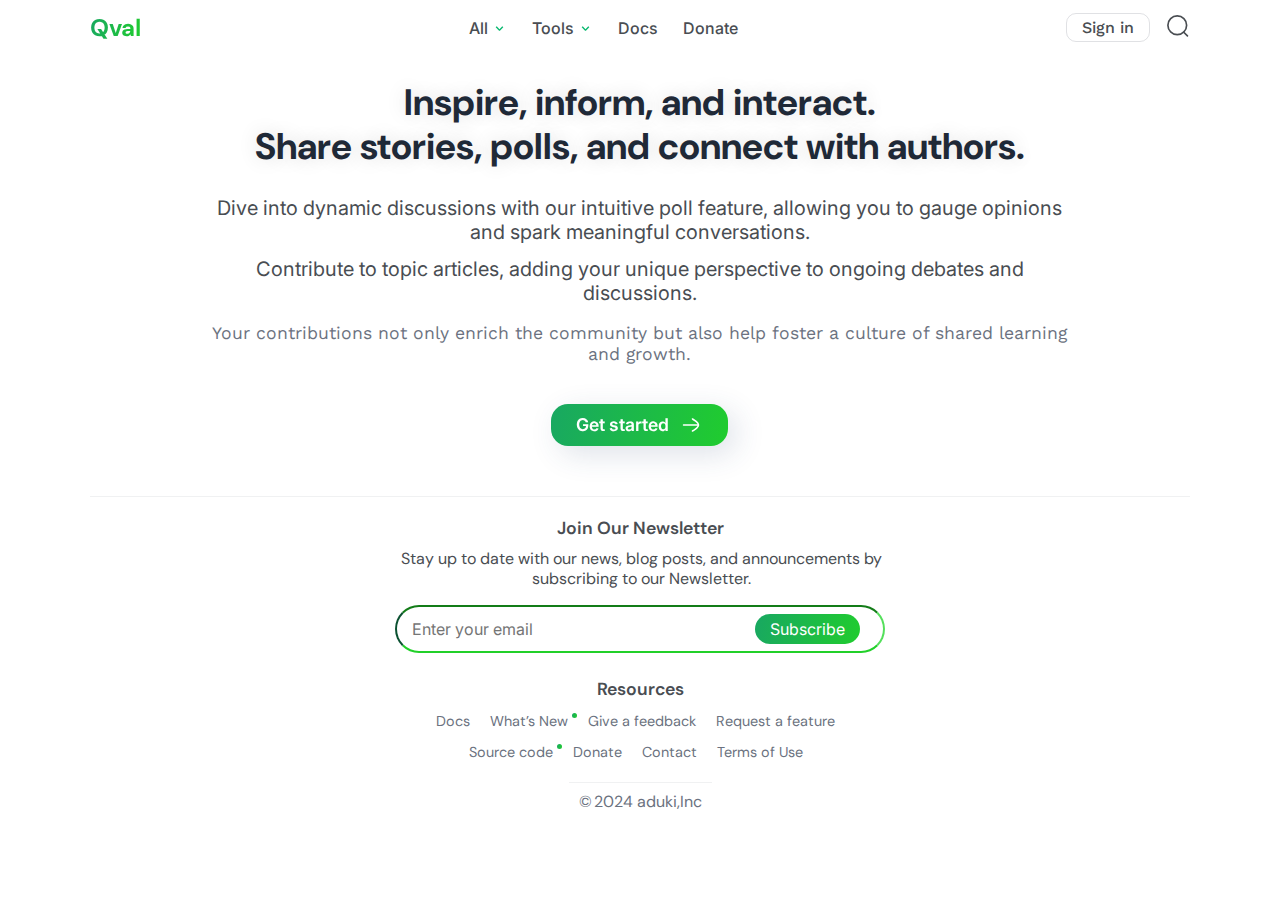
==== commit ffbe1f04: "refactor: Update CSS styles for responsive layout" ====
--- a/index.html
+++ b/index.html
@@ -39,13 +39,15 @@
           </h2>
 					<p class="decription">
 						Dive into dynamic discussions with our intuitive poll feature, allowing you to gauge opinions and spark meaningful conversations.
+					</p>
+          <p class="decription">
             Contribute to topic articles, adding your unique perspective to ongoing debates and discussions.
 					</p>
           <p class="short">
             Your contributions not only enrich the community but also help foster a culture of shared learning and growth.
           </p>
 					<div class="actions">
-						<a href="" class="action explore">
+						<a href="/join" class="action explore">
 							<span class="text">Get started</span>
 							<svg width="24" height="24" viewBox="0 0 24 24" fill="none" xmlns="http://www.w3.org/2000/svg">
 								<path d="M13.8055 5.31595C13.6935 5.25395 13.5715 5.22595 13.4515 5.22595C13.1835 5.22595 12.9265 5.36895 12.7905 5.61995C12.5945 5.98495 12.7295 6.43995 13.0945 6.63595C14.9757 7.65095 17.8054 9.64262 18.56 11.2502L4.5 11.2502C4.086 11.2502 3.75 11.5862 3.75 12.0002C3.75 12.4142 4.086 12.7502 4.5 12.7502L18.5584 12.7502C17.8014 14.3594 14.9743 16.3498 13.0945 17.365C12.7295 17.562 12.5945 18.016 12.7905 18.381C12.9875 18.745 13.4445 18.88 13.8055 18.685C14.4665 18.33 20.2505 15.1209 20.2505 11.998C20.2505 8.87895 14.4665 5.67095 13.8055 5.31595Z" fill="black"/>
--- a/style.css
+++ b/style.css
@@ -163,8 +163,7 @@
 }
 
 body > main.main > section.landing > .content-one {
-  /* border: 2px solid #fc0000; */
-  padding: 50px 0;
+  padding: 25px 0 50px;
   width: 100%;
   min-width: 100%;
   display: flex;
@@ -199,7 +198,7 @@
 }
 
 body > main.main > section.landing > .content-one > .text p {
-  margin: 0;
+  margin: 5px 0;
   font-family: var(--font-main);
   font-size: 1.25rem;
   text-align: center;
@@ -216,7 +215,7 @@
 }
 
 body > main.main > section.landing > .content-one > .text  .actions {
-  margin: 30px 0 0 0;
+  margin: 25px 0 0 0;
   display: flex;
   flex-flow: row;
   align-items: center;
@@ -235,6 +234,7 @@
   align-items: center;
   justify-content: center;
   gap: 10px;
+  font-weight: 600;
   border-radius: 17px;
   cursor: pointer;
   transition: all 0.3s linear;
--- a/res.css
+++ b/res.css
@@ -95,6 +95,19 @@
     padding: 0 10px;
   }
 
+  body > main.main > section.landing > .content-one {
+    padding: 25px 0;
+    width: 100%;
+    min-width: 100%;
+    display: flex;
+    align-items: center;
+    justify-content: center;
+    gap: 20px;
+    animation: switch 10s linear infinite;
+    -webkit-animation: switch 10s linear infinite;
+    transition: transform 1s ease-in-out;
+  }
+
   body > main.main > section.landing > .content-one > .text {
     width: 100%;
     display: flex;
@@ -103,6 +116,46 @@
     align-items: center;
     gap: 3px;
   }
+
+  body > main.main > section.landing > .content-one > .text h2.title {
+    margin: 0 0 10px;
+    font-family: var(--font-text);
+    text-align: center;
+    line-height: 1.2;
+    font-size: 1.5rem;
+    font-weight: 700;
+    color: var(--title-color);
+    text-shadow: 0 0 20px rgba(0, 0, 0, 0.137);
+  }
+  
+  body > main.main > section.landing > .content-one > .text p {
+    margin: 10px 0 5px;
+    font-family: var(--font-text);
+    font-size: 1rem;
+    text-align: center;
+    font-weight: 400;
+    line-height: 1.5;
+    color: var(--text-color);
+  }
+  
+  body > main.main > section.landing > .content-one > .text p.short {
+    margin: 10px 0;
+    font-size: 1rem;
+    font-style: italic;
+    font-weight: 500;
+    font-family: var(--font-read);
+    color: var(--gray-color);
+  }
+
+  body > main.main > section.landing > .content-one > .text  .actions {
+    margin: 10px 0 0 0;
+    display: flex;
+    flex-flow: row;
+    align-items: center;
+    justify-content: center;
+    gap: 0;
+  }
+  
 
   /* Toast Message */
   body > .toast {
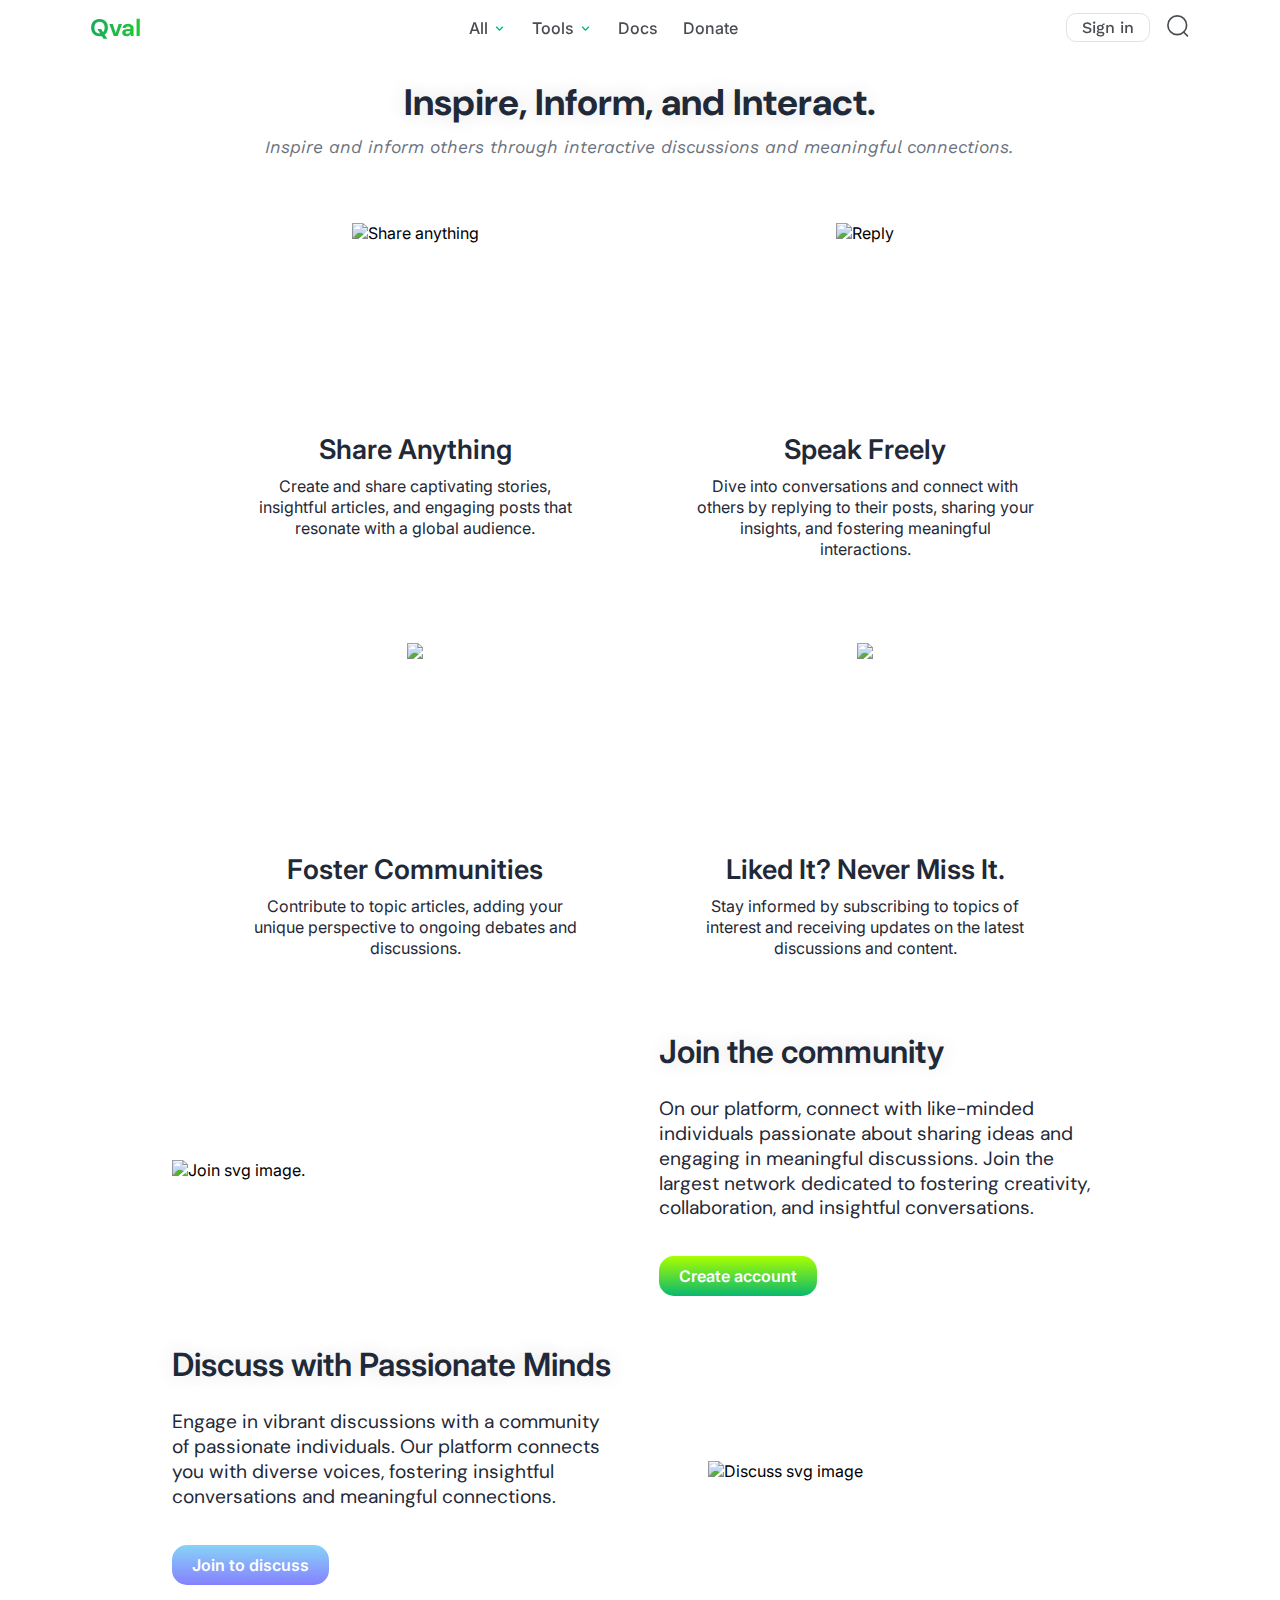
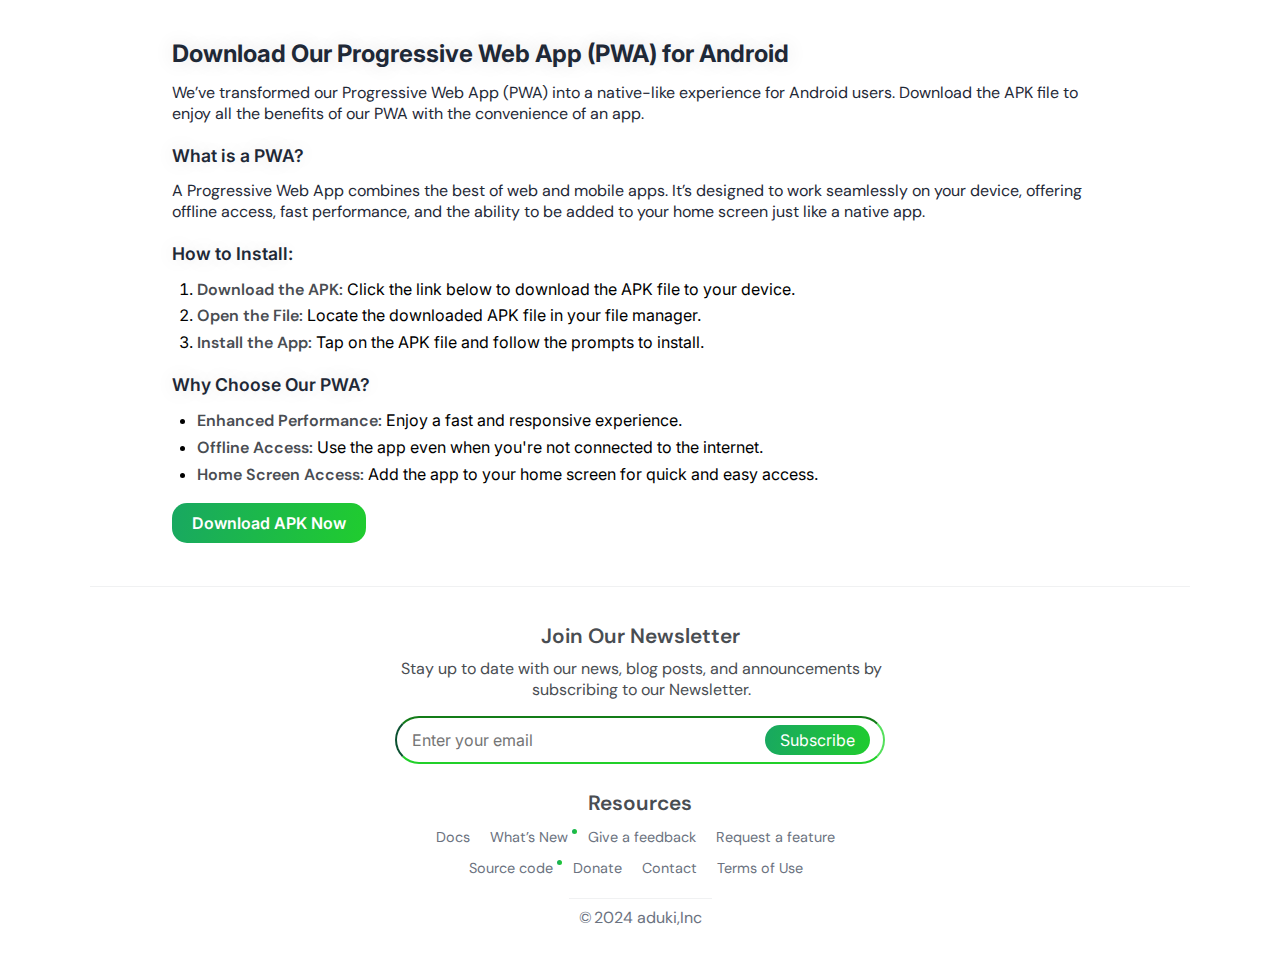
==== commit b1c18248: "refactor: Update CSS styles for responsive layout" ====
--- a/index.html
+++ b/index.html
@@ -30,32 +30,116 @@
   <header-container join="/join"></header-container>
   <main class="main">
     <section class="landing">
-			<div class="content-one">
-				<div class="text">
-					<h2 class="title">
-            Inspire, inform, and interact.
-            <br/>
-            Share stories, polls, and connect with authors.
+      <div class="content-one">
+        <div class="text">
+          <h2 class="title">
+            Inspire, Inform, and Interact.
           </h2>
-					<p class="decription">
-						Dive into dynamic discussions with our intuitive poll feature, allowing you to gauge opinions and spark meaningful conversations.
-					</p>
-          <p class="decription">
-            Contribute to topic articles, adding your unique perspective to ongoing debates and discussions.
-					</p>
           <p class="short">
-            Your contributions not only enrich the community but also help foster a culture of shared learning and growth.
+            Inspire and inform others through interactive discussions and meaningful connections.
           </p>
-					<div class="actions">
-						<a href="/join" class="action explore">
-							<span class="text">Get started</span>
-							<svg width="24" height="24" viewBox="0 0 24 24" fill="none" xmlns="http://www.w3.org/2000/svg">
-								<path d="M13.8055 5.31595C13.6935 5.25395 13.5715 5.22595 13.4515 5.22595C13.1835 5.22595 12.9265 5.36895 12.7905 5.61995C12.5945 5.98495 12.7295 6.43995 13.0945 6.63595C14.9757 7.65095 17.8054 9.64262 18.56 11.2502L4.5 11.2502C4.086 11.2502 3.75 11.5862 3.75 12.0002C3.75 12.4142 4.086 12.7502 4.5 12.7502L18.5584 12.7502C17.8014 14.3594 14.9743 16.3498 13.0945 17.365C12.7295 17.562 12.5945 18.016 12.7905 18.381C12.9875 18.745 13.4445 18.88 13.8055 18.685C14.4665 18.33 20.2505 15.1209 20.2505 11.998C20.2505 8.87895 14.4665 5.67095 13.8055 5.31595Z" fill="black"/>
-							</svg>
-						</a>
-					</div>
-				</div>
-			</div>
+        </div>
+      </div>
+      <div class="container">
+        <div class="columns">
+          <div class="column">
+            <div class="box">
+              <img src="img/home/share.jpg" alt="Share anything">
+              <h3>Share Anything</h3>
+              <p>
+                Create and share captivating stories, insightful articles, and engaging posts that resonate with a global audience.
+              </p>
+            </div>
+          </div>
+          <div class="column">
+            <div class="box"> 
+              <img src="img/home/use.jpg" alt="Reply">
+              <h3>Speak Freely</h3>
+              <p>
+                Dive into conversations and connect with others by replying to their posts, sharing your insights, and fostering meaningful interactions.
+              </p>
+            </div>
+          </div>
+        </div>
+        <div class="columns">
+          <div class="column">
+            <div class="box">
+              <img src="img/home/topic.jpg">
+              <h3>Foster Communities</h3>
+              <p>
+                Contribute to topic articles, adding your unique perspective to ongoing debates and discussions.
+              </p>
+            </div>
+          </div>
+          <div class="column">
+            <div class="box"> 
+              <img src="img/home/mail.jpg">
+              <h3>Liked It? Never Miss It.</h3>
+              <p>
+                Stay informed by subscribing to topics of interest and receiving updates on the latest discussions and content.
+              </p>
+            </div>
+          </div>
+        </div>
+      </div>
+    </section>
+    <section class="content connect">
+      <div class="content">
+        <div class="svg">
+          <img src="img/svgs/join.svg" alt="Join svg image">.
+        </div>
+        <div class="info-side">
+          <h2 class="title">Join the community</h2>
+          <p class="words">
+            On our platform, connect with like-minded individuals passionate about sharing ideas and engaging in
+            meaningful discussions. Join the largest network dedicated to fostering creativity, collaboration, and
+            insightful conversations.
+          </p>
+          <div class="actions">
+            <a href="/join/register" id="book-now" class="book action">Create account</a>
+          </div>
+        </div>
+      </div>
+    </section>
+    <section class="content discuss">
+      <div class="content">
+        <div class="info-side">
+          <h2 class="title">Discuss with Passionate Minds</h2>
+          <p class="words">
+            Engage in vibrant discussions with a community of passionate individuals. Our platform connects you with diverse voices, fostering insightful conversations and meaningful connections.
+          </p>
+          <div class="actions">
+            <a href="/join" id="book-now" class="book action">Join to discuss</a>
+          </div>
+        </div>
+        <div class="svg">
+          <img src="img/svgs/discuss.svg" alt="Discuss svg image">
+        </div>
+      </div>
+    </section>
+    <section class="share">
+      <div class="content">
+        <div class="info">
+          <h1 class="title">Download Our Progressive Web App (PWA) for Android</h1>
+          <p>We’ve transformed our Progressive Web App (PWA) into a native-like experience for Android users. Download the APK file to enjoy all the benefits of our PWA with the convenience of an app.</p>
+          <h2>What is a PWA?</h2>
+          <p>A Progressive Web App combines the best of web and mobile apps. It’s designed to work seamlessly on your device, offering offline access, fast performance, and the ability to be added to your home screen just like a native app.</p>
+          <h2>How to Install:</h2>
+          <ol>
+            <li><strong>Download the APK:</strong> Click the link below to download the APK file to your device.</li>
+            <li><strong>Open the File:</strong> Locate the downloaded APK file in your file manager.</li>
+            <li><strong>Install the App:</strong> Tap on the APK file and follow the prompts to install.</li>
+          </ol>
+          <h2>Why Choose Our PWA?</h2>
+          <ul>
+            <li><strong>Enhanced Performance:</strong> Enjoy a fast and responsive experience.</li>
+            <li><strong>Offline Access:</strong> Use the app even when you're not connected to the internet.</li>
+            <li><strong>Home Screen Access:</strong> Add the app to your home screen for quick and easy access.</li>
+          </ul>
+          <a href="your-apk-file-link" download>Download APK Now</a>
+        </div>
+      </div>
+    </section>
   </main>
   <footer class="footer">
     <section class="newsletter">
@@ -108,4 +192,4 @@
   </footer>
 </body>
 
-</html>
+</html>--- a/style.css
+++ b/style.css
@@ -142,6 +142,8 @@
   width: 100%;
   display: flex;
   flex-flow: column;
+  justify-content: center;
+  align-items: center;
   gap: 0;
   z-index: 3;
 }
@@ -149,21 +151,20 @@
 
 /* HOME */
 body > main.main > section.landing {
-  /* border: 1px solid #c715c7; */
   position: relative;
   height: max-content;
   width: 100%;
   min-width: 100%;
   margin: 0;
   display: flex;
-  flex-flow: row;
+  flex-flow: column;
   justify-content: space-between;
   gap: 0;
   overflow: hidden;
 }
 
 body > main.main > section.landing > .content-one {
-  padding: 25px 0 50px;
+  padding: 25px 0;
   width: 100%;
   min-width: 100%;
   display: flex;
@@ -187,7 +188,7 @@
 }
 
 body > main.main > section.landing > .content-one > .text h2.title {
-  margin: 0 0 20px;
+  margin: 0;
   font-family: var(--font-text);
   text-align: center;
   line-height: 1.2;
@@ -210,9 +211,67 @@
 body > main.main > section.landing > .content-one > .text p.short {
   margin: 10px 0;
   font-size: 1.1rem;
-  font-family: var(--font-read);
+  font-style: italic;
+  font-family: var(--font-read), sans-serif;
   color: var(--gray-color);
 }
+
+main.main > section.landing > .container {
+  display: flex;
+  flex-flow: column;
+  gap: 20px;
+}
+
+main.main > section.landing > .container .columns {
+  display: flex;
+  flex-flow: row;
+  flex-wrap: wrap;
+  align-items: center;
+  justify-content: center;
+  gap: 50px;
+}
+
+main.main > section.landing > .container .columns .column {
+  height: 400px;
+  width: 400px;
+  padding: 30px;
+}
+
+main.main > section.landing > .container .columns .column .box {
+  display: flex;
+  flex-flow: column;
+  align-items: center;
+  justify-content: center;
+}
+
+main.main > section.landing > .container .columns .column img {
+  height: 200px;
+  width: auto;
+  padding: 0;
+  object-fit: contain;
+}
+
+main.main > section.landing > .container .columns .column .box > h3 {
+  margin: 10px 0;
+  padding: 0;
+  font-family: var(--font-main);
+  color: var(--title-color);
+  font-weight: 600;
+  text-align: center;
+  font-size: 1.7rem;
+}
+
+main.main > section.landing > .container .columns .column .box > p {
+  margin: 0;
+  padding: 0;
+  font-family: var(--font-main);
+  text-align: center;
+  color: var(--title-color);
+  font-weight: 400;
+  font-size: 1rem;
+  line-height: 1.3;
+}
+
 
 body > main.main > section.landing > .content-one > .text  .actions {
   margin: 25px 0 0 0;
@@ -256,16 +315,267 @@
   transition: all 0.3s linear;
 }
 
+body > main.main > section.content {
+  /* border: 1px solid red; */
+  padding: 20px 0;
+  width: 85%;
+  display: flex;
+  flex-flow: column;
+  align-items: center;
+}
+
+body > main.main > section.content.share {
+  margin: 30px 0;
+  justify-content: center;
+  align-items: center;
+}
+
+body > main.main > section.content h2.title {
+  margin: 30px 0 20px;
+  font-family: var(--font-main);
+  text-align: center;
+  line-height: 1.2;
+  font-size: 2.3rem;
+  font-weight: 700;
+  color: var(--title-color);
+  text-shadow: 0 0 20px rgba(0, 0, 0, 0.137);
+}
+
+body > main.main > section.content > div.content {
+  display: flex;
+  flex-flow: row;
+  align-items: center;
+  width: 100%;
+  justify-content: space-between;
+  gap: 30px;
+}
+
+body > main.main > section.content.share > div.content {
+  display: flex;
+  flex-flow: column;
+  align-items: center;
+  width: 100%;
+  justify-content: space-between;
+  gap: 30px;
+}
+
+body > main.main > section.content > div.content > .svg {
+  max-height: 400px;
+  min-width: 400px;
+}
+
+body > main.main > section.content > div.content > .svg > img {
+  max-height: 400px;
+  width: auto;
+}
+
+body > main.main > section.content.share > div.content div.info-side {
+  width: 100%;
+  display: flex;
+  align-items: center;
+  justify-content: center;
+}
+
+body > main.main > section.content > div.content div.info-side {
+  width: 48%;
+  display: flex;
+  flex-flow: column;
+  align-items: start;
+  justify-content: start;
+  gap: 25px;
+}
+
+body > main.main > section.content > div.content div.info-side > h2.title {
+  margin: 0;
+  padding: 0;
+  font-family: var(--font-main);
+  color: var(--title-color);
+  font-weight: 600;
+  text-align: start;
+  font-size: 2rem;
+}
+
+body > main.main > section.content > div.content div.info-side > p {
+  margin: 0;
+  padding: 0;
+  font-family: var(--font-text);
+  color: var(--title-color);
+  font-weight: 400;
+  font-size: 1.2rem;
+  line-height: 1.3;
+}
+
+body > main.main > section.content.share > div.content div.info-side > h2.title {
+  margin: 0;
+  padding: 0;
+  font-family: var(--font-main);
+  color: var(--title-color);
+  text-align: center;
+  font-weight: 600;
+  text-align: start;
+  font-size: 2rem;
+}
+
+body > main.main > section.content.share > div.content div.info-side > p {
+  margin: 0;
+  padding: 0;
+  font-family: var(--font-text);
+  color: var(--title-color);
+  text-align: center;
+  font-weight: 400;
+  font-size: 1.2rem;
+  line-height: 1.3;
+}
+
+body > main.main > section.content > div.content div.info-side > .actions {
+  display: flex;
+  align-items: center;
+  flex-wrap: nowrap;
+  gap: 50px;
+  padding: 10px 0;
+}
+
+body > main.main > section.content > div.content div.info-side > .actions > .action {
+  text-decoration: none;
+  color: var(--text-color);
+  cursor: pointer;
+  font-family: var(--font-main);
+  font-weight: 600;
+  padding: 10px 20px;
+  border-radius: 15px;
+}
+
+body > main.main > section.content > div.content div.info-side > .actions > .learn {
+  border: var(--input-border);
+}
+
+body > main.main > section.content > div.content div.info-side > .actions > .book {
+  color: var(--white-color);
+  background: linear-gradient(0deg, var(--accent-color) 0%, #aaff00 100%);
+}
+
+body > main.main > section.discuss > div.content div.info-side > .actions > .book {
+  color: var(--white-color);
+  background: linear-gradient(0deg, #8581ff 0%, #87d3f6 100%);
+}
+
+body > main.main > section.share > div.content div.info-side > .actions > .book {
+  color: var(--white-color);
+  background: var(--second-linear);
+}
+
+body > main.main > section.share {
+  padding: 20px 0 35px;
+  width: 85%;
+  display: flex;
+  flex-flow: column;
+  align-items: center;
+  justify-content: center;
+  align-items: center;
+}
+
+body > main.main > section.share > div.content > .info > h1.title {
+  margin: 5px 0;
+  font-family: var(--font-main);
+  line-height: 1.2;
+  font-size: 1.5rem;
+  font-weight: 700;
+  color: var(--title-color);
+  text-shadow: 0 0 20px rgba(0, 0, 0, 0.137);
+}
+
+body > main.main > section.share > div.content {
+  display: flex;
+  flex-flow: column;
+  align-items: center;
+  width: 100%;
+  justify-content: space-between;
+  gap: 30px;
+}
+
+body > main.main > section.share > div.content div.info {
+  width: 100%;
+  display: flex;
+  flex-flow: column;
+  gap: 10px;
+}
+
+body > main.main > section.share > div.content div.info h3,
+body > main.main > section.share > div.content div.info h2,
+body > main.main > section.share > div.content div.info h1 {
+  margin: 10px 0 5px;
+  padding: 0;
+  font-family: var(--font-main);
+  color: var(--title-color);
+  font-weight: 600;
+  text-align: start;
+  font-size: 1.1rem;
+  text-shadow: 0 0 20px rgba(0, 0, 0, 0.137);
+}
+
+body > main.main > section.share > div.content div.info ul,
+body > main.main > section.share > div.content div.info ol {
+  padding: 0 0 0 25px;
+  display: flex;
+  flex-flow: column;
+  gap: 5px;
+}
+
+body > main.main > section.share > div.content div.info > p {
+  margin: 0;
+  padding: 0;
+  font-family: var(--font-text);
+  color: var(--title-color);
+  font-weight: 400;
+  font-size: 1rem;
+  line-height: 1.3;
+}
+
+body > main.main > section.share > div.content div.info strong {
+  margin: 0;
+  padding: 0;
+  font-family: var(--font-text);
+  color: var(--text-color);
+  font-weight: 600;
+  font-size: 1rem;
+  line-height: 1.3;
+}
+
+body > main.main > section.share > div.content div.info > h2.title {
+  margin: 0;
+  padding: 0;
+  font-family: var(--font-main);
+  color: var(--title-color);
+  text-align: center;
+  font-weight: 600;
+  text-align: start;
+  font-size: 2rem;
+}
+
+body > main.main > section.share > div.content >  div.info a {
+  display: flex;
+  margin: 8px 0;
+  text-decoration: none;
+  color: var(--text-color);
+  cursor: pointer;
+  font-family: var(--font-main);
+  background: var(--accent-linear);
+  width: max-content;
+  color: var(--white-color);
+  font-weight: 600;
+  padding: 10px 20px;
+  border-radius: 15px;
+}
+
 
 /*Footer*/
 footer.footer {
   border-top: var(--border);
-  padding-top: 20px;
+  padding: 35px 0;
   display: flex;
   flex-flow: column;
   align-items: center;
   gap: 20px;
-  padding-bottom: 30px;
   font-family: var(--font-text), sans-serif;
 }
 
@@ -280,7 +590,7 @@
 footer.footer > section > .title {
   color: var(--text-color);
   font-family: var(--font-text), sans-serif;
-  font-size: 1.1rem;
+  font-size: 1.3rem;
   font-weight: 600;
 }
 
@@ -376,7 +686,7 @@
   position: absolute;
   cursor: pointer;
   font-family: var(--font-main);
-  right: 30px;
+  right: 20px;
   top: 14px;
   font-size: 1rem;
   padding: 5px 15px;
--- a/res.css
+++ b/res.css
@@ -87,6 +87,99 @@
   }
 }
 
+@media screen and (max-width:950px)  {
+
+  body > main.main > section.content {
+    padding: 20px 0;
+    width: 100%;
+    display: flex;
+    flex-flow: column;
+    align-items: center;
+  }
+}
+
+@media screen and (max-width:800px)  {
+
+  body > main.main > section.content > div.content {
+    border-radius: 15px;
+    display: flex;
+    flex-flow: column;
+    align-items: center;
+    width: 100%;
+    justify-content: space-between;
+    gap: 5px;
+  }
+
+  body > main.main > section.content > div.content div.info-side {
+    margin: 5px 0;
+    padding: 20px 10px;
+    border-radius: 15px;
+    width: 100%;
+    gap: 5px;
+    display: flex;
+    align-items: center;
+    justify-content: center;
+  }
+
+  body > main.main > section.content.connect > div.content div.info-side {
+    margin: 5px 0;
+    padding: 20px 10px;
+    border-radius: 15px;
+    width: 100%;
+    gap: 5px;
+    display: flex;
+    align-items: center;
+    justify-content: center;
+  }
+
+  body > main.main > section.content > div.content > .svg {
+    max-height: auto;
+    min-width: 100%;
+    width: 100%;
+    display: none;
+  }
+  
+  body > main.main > section.content > div.content > .svg > img {
+    max-height: 300px;
+    width: auto;
+  }
+
+  body > main.main > section.content.discuss > div.content > .svg {
+    order: -1;
+  }
+  
+  body > main.main > section.content.share > div.content div.info-side > h2.title,
+  body > main.main > section.content > div.content div.info-side > h2.title {
+    margin: 0;
+    font-family: var(--font-text);
+    text-align: center;
+    line-height: 1.2;
+    font-size: 1.5rem;
+    font-weight: 700;
+    color: var(--title-color);
+    text-shadow: 0 0 20px rgba(0, 0, 0, 0.137);
+  }
+  
+  body > main.main > section.content > div.content div.info-side > p {
+    margin: 0;
+    padding: 0;
+    font-family: var(--font-text);
+    color: var(--title-color);
+    text-align: center;
+    font-weight: 400;
+    font-size: 1rem;
+    line-height: 1.4;
+  }
+
+  body > main.main > section.content > div.content div.info-side > .actions {
+    display: flex;
+    align-items: center;
+    flex-wrap: nowrap;
+    gap: 50px;
+    padding: 10px 0 0;
+  }
+}
+
 @media screen and (max-width:660px) {
   html {
     font-size: 16px;
@@ -95,8 +188,38 @@
     padding: 0 10px;
   }
 
+  body > main.main > section.share {
+    padding: 20px 0 35px;
+    width: 100%;
+    display: flex;
+    flex-flow: column;
+    align-items: center;
+    justify-content: center;
+    align-items: center;
+  }
+
+  body > main.main > section.share > div.content > .info > h1.title {
+    margin: 5px 0;
+    font-family: var(--font-main);
+    line-height: 1.2;
+    font-size: 1.2rem;
+    text-align: center;
+    font-weight: 600;
+    color: var(--title-color);
+    text-shadow: 0 0 20px rgba(0, 0, 0, 0.137);
+  }
+
+  body > main.main > section.share > div.content > .info {
+    align-items: center;
+    justify-content: center;
+  }
+
+  body > main.main > section.share > div.content > .info p {
+    text-align: center;
+  }
+
   body > main.main > section.landing > .content-one {
-    padding: 25px 0;
+    padding: 40px 0 10px;
     width: 100%;
     min-width: 100%;
     display: flex;
@@ -118,11 +241,11 @@
   }
 
   body > main.main > section.landing > .content-one > .text h2.title {
-    margin: 0 0 10px;
+    margin: 0;
     font-family: var(--font-text);
     text-align: center;
     line-height: 1.2;
-    font-size: 1.5rem;
+    font-size: 2.3rem;
     font-weight: 700;
     color: var(--title-color);
     text-shadow: 0 0 20px rgba(0, 0, 0, 0.137);
@@ -148,13 +271,52 @@
   }
 
   body > main.main > section.landing > .content-one > .text  .actions {
-    margin: 10px 0 0 0;
+    margin: 0;
     display: flex;
     flex-flow: row;
     align-items: center;
     justify-content: center;
     gap: 0;
   }
+
+  main.main > section.landing > .container {
+    display: flex;
+    flex-flow: column;
+    gap: 20px;
+  }
+  
+  main.main > section.landing > .container .columns {
+    display: flex;
+    flex-flow: row;
+    flex-wrap: wrap;
+    align-items: center;
+    justify-content: center;
+    gap: 20px;
+  }
+  
+  main.main > section.landing > .container .columns .column {
+    height: 100%;
+    width: max-content;
+    padding: 30px;
+  }
+
+  main.main > section.landing > .container .columns .column img {
+    height: auto;
+    width: 100%;
+    padding: 0;
+    object-fit: contain;
+  }
+
+  main.main > section.landing > .container .columns .column .box > h3 {
+    margin: 10px 0;
+    padding: 0;
+    font-family: var(--font-main);
+    color: var(--title-color);
+    font-weight: 600;
+    text-align: center;
+    font-size: 1.3rem;
+  }
+  
   
 
   /* Toast Message */
@@ -202,17 +364,9 @@
   }
 
   footer.footer {
-    padding: 10px;
-    display: flex;
-    flex-flow: column;
-  }
-
-}
-
-@media screen and (max-width:500px) {
-  footer.footer {
-    padding: 10px;
-    display: flex;
-    flex-flow: column;
-  }
+    padding: 35px 0;
+    display: flex;
+    flex-flow: column;
+  }
+
 }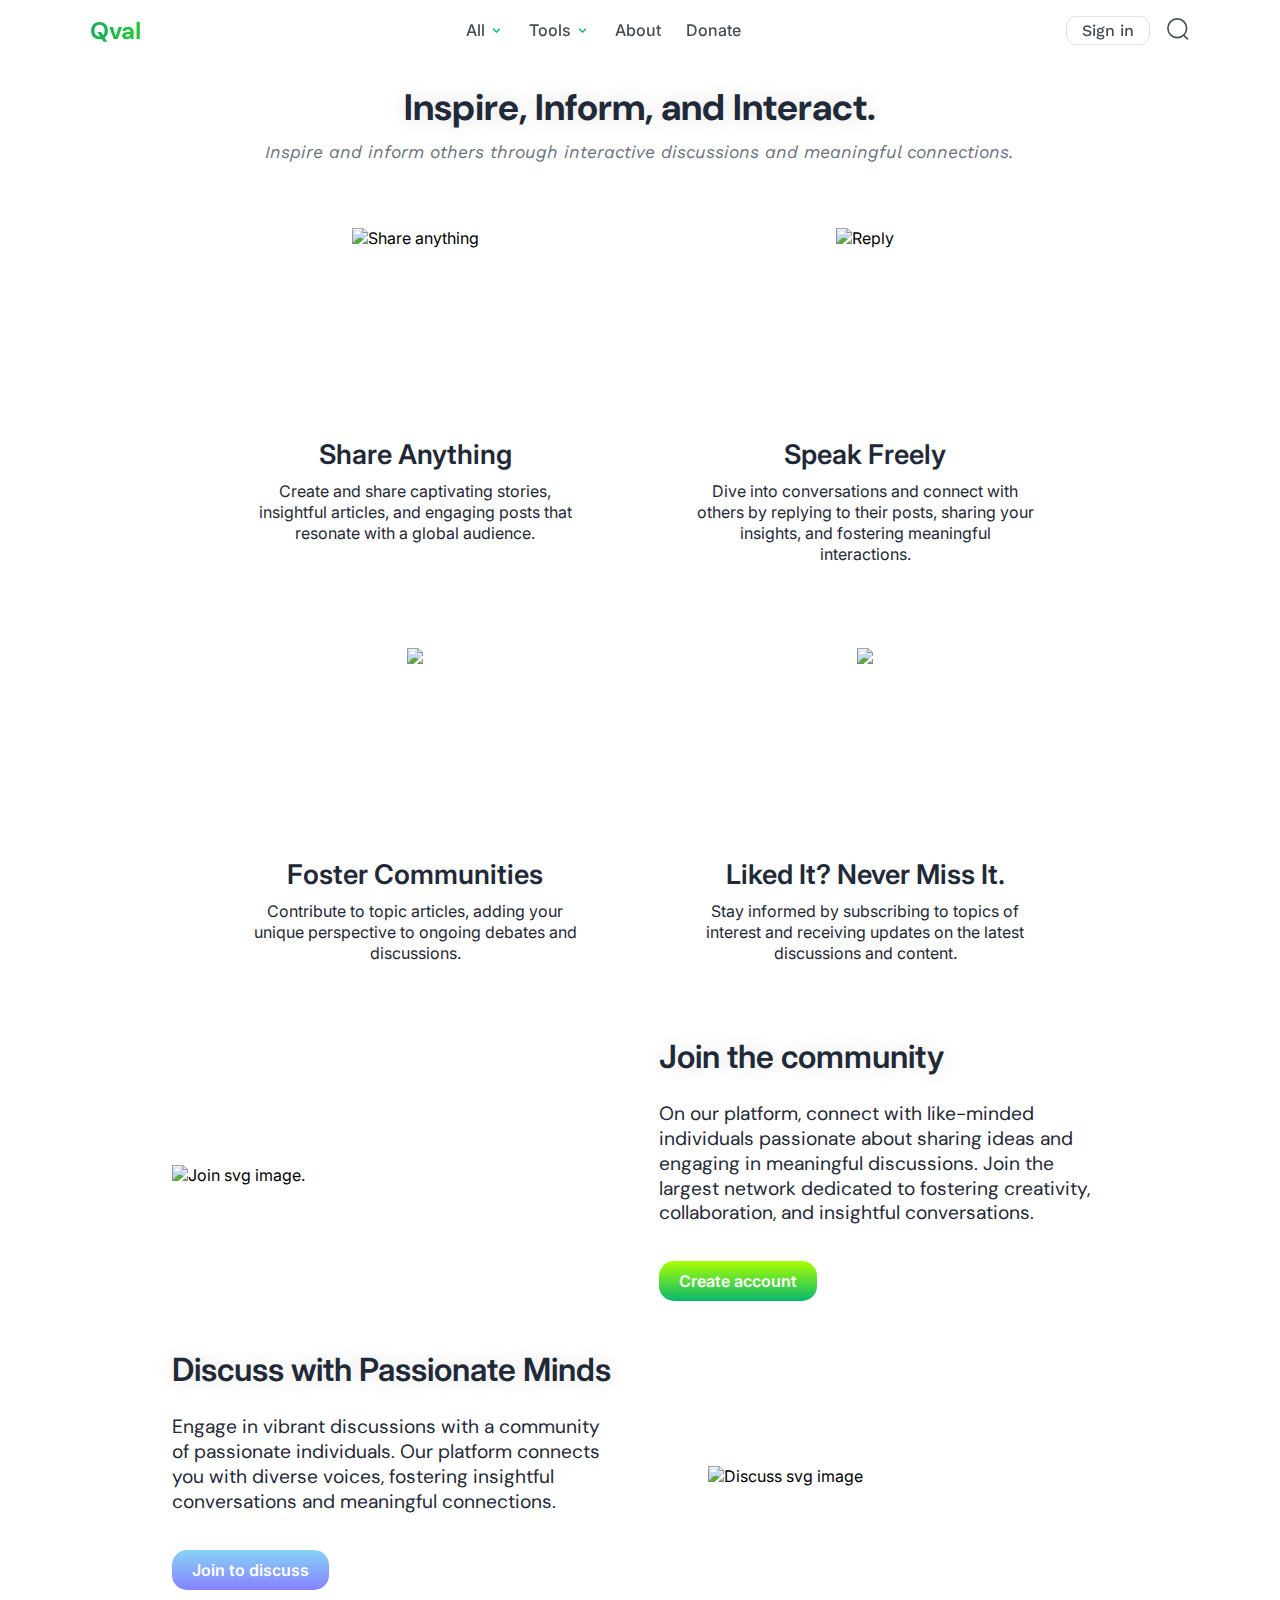
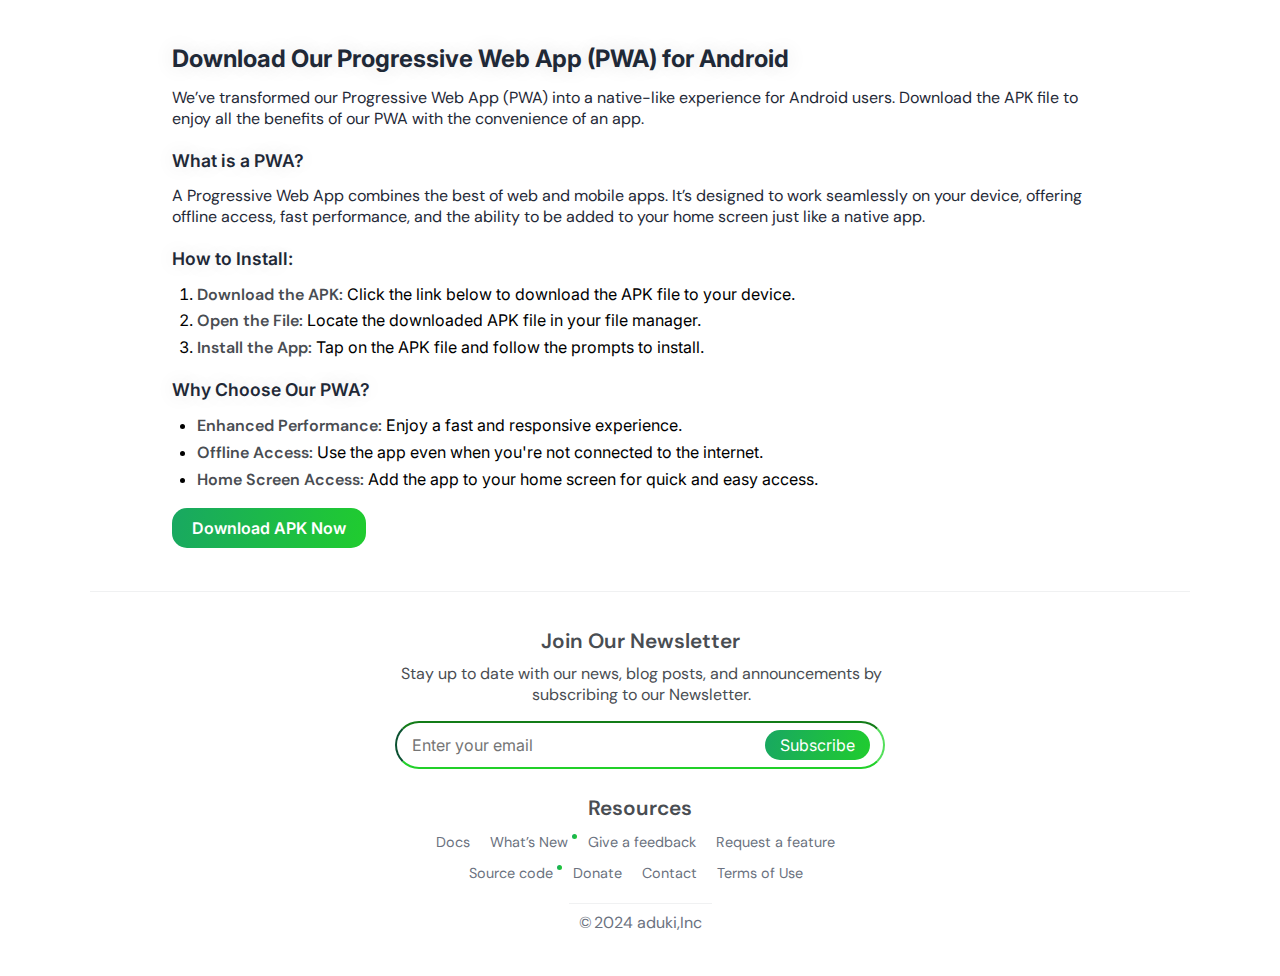
==== commit dc781c0b: "refactor: Update CSS styles for responsive layout" ====
--- a/index.html
+++ b/index.html
@@ -27,7 +27,7 @@
 </script>
 
 <body>
-  <header-container join="/join"></header-container>
+  <header-container join="/join" apk="/app/app.apk"></header-container>
   <main class="main">
     <section class="landing">
       <div class="content-one">
--- a/style.css
+++ b/style.css
@@ -138,7 +138,7 @@
 /* End Toast Message */
 
 body > main.main {
-  /* border: 1px solid #404040; */
+  /* border: 1px solid var(--text-color); */
   width: 100%;
   display: flex;
   flex-flow: column;
@@ -565,6 +565,225 @@
   font-weight: 600;
   padding: 10px 20px;
   border-radius: 15px;
+}
+
+/* About */
+.about-top {
+  margin: 0;
+  width: 100%;
+  padding: 50px 0;
+  display: flex;
+  flex-flow: column;
+  align-items: center;
+  color: var(--text-color);
+  text-align: center;
+  gap: 20px;
+}
+
+.about-top > p.head {
+  width: max-content;
+  color: var(--white-color);
+  margin: 0;
+  padding: 5px 12px;
+  background: var(--second-linear);
+  border-radius: 50px;
+}
+
+.about-top  > h1.title {
+  line-height: 1.3;
+  text-shadow: 0 0 20px rgba(0, 0, 0, 0.116);
+  margin: 0;
+  font-size: 2.1rem;
+  font-family: var(--font-main), sans-serif;
+  line-height: 1.3;
+  font-weight: 500;
+}
+
+.about-top  > p.text {
+  font-family: var(--font-main), sans-serif;
+  margin: 0;
+  bottom: 40px;
+  font-size: 1.15rem;
+  line-height: 1.5;
+  font-style: normal;
+  text-align: center;
+}
+
+body > main.main > section.explore {
+  margin: 30px 0;
+  gap: 50px;
+  display: flex;
+  flex-flow: column;
+  flex-wrap: nowrap;
+  align-items: center;
+  justify-content: space-between;
+}
+
+
+body > main.main > section.explore > div.section {
+  margin: 0;
+  display: flex;
+  flex-flow: row;
+  flex-wrap: nowrap;
+  align-items: center;
+  justify-content: space-between;
+}
+
+body > main.main > section.explore > div.section.vision {
+  width: 100%;
+  margin: 30px 0;
+}
+
+body > main.main > section.explore > div.section > div.image-side,
+body > main.main > section.explore > div.section > div.info-side {
+  width: 50%;
+}
+
+body > main.main > section.explore > div.section.vision > div.info-side {
+  width: 100%;
+  display: flex;
+  align-items: center;
+  justify-content: center;
+}
+
+body > main.main > section.explore > div.section > div.info-side {
+  display: flex;
+  flex-flow: column;
+  gap: 25px;
+}
+
+body > main.main > section.explore > div.section > div.info-side > h2.title {
+  margin: 0;
+  padding: 0;
+  font-family: var(font-main);
+  color: var(--title-color);
+  font-weight: 500;
+  font-size: 2.5rem;
+}
+
+body > main.main > section.explore > div.section > div.info-side > p {
+  margin: 0;
+  padding: 0;
+  font-family: var(font-main);
+  color: var(--title-color);
+  font-weight: 400;
+  font-size: 1.2rem;
+  line-height: 1.5;
+}
+
+body > main.main > section.explore > div.section.vision > div.info-side > p {
+  text-align: center;
+}
+
+body > main.main > section.explore > div.section > div.info-side > .actions {
+  display: flex;
+  align-items: center;
+  flex-wrap: nowrap;
+  gap: 30px;
+  padding: 10px 0 0 0;
+}
+
+body > main.main > section.explore > div.section > div.info-side > .actions > .action {
+  text-decoration: none;
+  color: var(--text-color);
+  cursor: pointer;
+  font-family: var(font-main);
+  font-weight: 600;
+  padding: 15px 20px;
+  border-radius: 50px;
+  -webkit-border-radius: 50px;
+  -moz-border-radius: 50px;
+  -ms-border-radius: 50px;
+  -o-border-radius: 50px;
+}
+
+body > main.main > section.explore > div.section > div.info-side > .actions > .learn {
+  border: var(--input-border)
+}
+
+body > main.main > section.explore > div.section > div.info-side > .actions > .book {
+  color: var(--white-color);;
+  background:  rgb(223, 121, 26);
+  background: linear-gradient(0deg, rgb(223, 121, 26) 0%, rgb(240, 156, 78) 100%);
+  background-color: rgb(247, 145, 162);
+}
+
+
+body > main.main > section.explore > div.section > div.image-side {
+  background:  #fac720;
+  margin: 50px 0 0 0;
+  position: relative;
+  width: 400px;
+  height: 400px;
+  border-radius: 100%;
+  overflow: hidden;
+}
+
+body > main.main > section.explore > div.section > div.image-side img {
+  position: absolute;
+  height: 100%;
+  width: 100%;
+  object-fit: cover;
+}
+
+body > main.main > section.explore > div.section.people {
+  display: flex;
+  flex-flow: column;
+  align-items: center;
+  justify-content: center;
+}
+
+
+body > main.main > section.explore > div.section.people > div.more {
+  align-self: center;
+  width: 70%;
+  margin: 20px 0;
+  padding: 20px;
+  display: flex;
+  flex-flow: column;
+  align-items: center;
+  justify-content: center;
+  border-radius: 25px;
+}
+
+body > main.main > section.explore > div.section.people > div.more >  span.looking {
+  display: flex;
+  padding: 5px 12px;
+  align-items: center;
+  justify-content: center;
+  gap: 5px;
+  text-decoration: none;
+  color: #808080;
+  border-radius: 50px;
+}
+
+body > main.main > section.explore > div.section.people > div.more >  h2 {
+  margin: 0 0 15px 0;
+  font-family: var(font-main);
+  color: var(--text-color);
+  font-weight: 500;
+  line-height: 1.4;
+  font-size: 1.7rem;
+  text-align: center;
+}
+
+body > main.main > section.explore > div.section.people > div.more >  p {
+  margin: 0;
+  font-family: var(font-main);
+  color: var(--text-color);
+  line-height: 1.4;
+  font-weight: 500;
+}
+
+body > main.main > section.explore > div.section.people > div.more >  a.browse {
+  margin: 15px 0 0 0;
+  padding: 10px 20px;
+  background-color: #171442;
+  text-decoration: none;
+  font-family: var(font-main);
+  color: var(--white-color);;
+  font-weight: 500;
+  border-radius: 50px;
 }
 
 
--- a/res.css
+++ b/res.css
@@ -177,6 +177,141 @@
     flex-wrap: nowrap;
     gap: 50px;
     padding: 10px 0 0;
+  }
+
+  .about-top {
+    margin: 0;
+    width: 100%;
+    padding: 20px 0 35px;
+    display: flex;
+    flex-flow: column;
+    align-items: center;
+    color: var(--text-color);
+    text-align: center;
+    gap: 20px;
+  }  
+
+  .about-top  > h1.title {
+    line-height: 1.3;
+    text-shadow: 0 0 20px rgba(0, 0, 0, 0.116);
+    margin: 0;
+    font-size: 1.5rem;
+    font-family: var(--font-main), sans-serif;
+    line-height: 1.3;
+    font-weight: 500;
+  }
+
+  .about-top  > p.text {
+    font-family: var(--font-main), sans-serif;
+    margin: 0;
+    bottom: 40px;
+    font-size: 1rem;
+    line-height: 1.3;
+    font-style: normal;
+    text-align: center;
+  }
+
+  body > main.main > section.explore > div.section {
+    margin: 0;
+    width: 100%;
+    display: flex;
+    flex-flow: column;
+    align-items: center;
+    justify-content: center;
+  }
+
+  body > main.main > section.explore > div.section > div.info-side {
+    display: flex;
+    flex-flow: column;
+    gap: 10px;
+  }
+  
+  body > main.main > section.explore > div.section > div.info-side > h2.title {
+    margin: 0;
+    padding: 0;
+    text-align: center;
+    font-family: var(font-main);
+    color: var(--title-color);
+    font-weight: 600;
+    font-size: 2rem;
+  }
+  
+  body > main.main > section.explore > div.section > div.info-side > p {
+    margin: 0;
+    padding: 0;
+    text-align: center;
+    font-family: var(font-main);
+    color: var(--title-color);
+    font-weight: 400;
+    font-size: 1rem;
+    line-height: 1.5;
+  }
+
+  body > main.main > section.explore > div.section > div.image-side {
+    display: none;
+  }
+
+  body > main.main > section.explore > div.section > div.info-side {
+    width: 100%;
+  }
+
+  body > main.main > section.explore > div.section > div.info-side > .actions {
+    display: flex;
+    align-items: center;
+    justify-content: center;
+    flex-wrap: nowrap;
+    gap: 30px;
+    padding: 15px 0 0 0;
+  }
+
+  body > main.main > section.explore {
+    margin: 0;
+    gap: 10px;
+    display: flex;
+    flex-flow: column;
+    flex-wrap: nowrap;
+    align-items: center;
+    justify-content: space-between;
+  }
+
+  body > main.main > section.explore > div.section.people > div.more {
+    align-self: center;
+    width: 100%;
+    margin: 20px 0;
+    padding: 20px;
+    display: flex;
+    flex-flow: column;
+    align-items: center;
+    justify-content: center;
+  }
+
+  body > main.main > section.explore > div.section.people > div.more >  h2 {
+    margin: 0 0 15px 0;
+    font-family: var(font-main);
+    color: var(--text-color);
+    font-weight: 500;
+    line-height: 1.4;
+    font-size: 1.2rem;
+    text-align: center;
+  }
+  
+  body > main.main > section.explore > div.section.people > div.more >  p {
+    margin: 0;
+    font-family: var(font-main);
+    color: var(--text-color);
+    line-height: 1.4;
+    font-weight: 500;
+  }
+
+  body > main.main > section.explore > div.section.people > div.more >  a.browse {
+    margin: 10px 0 0 0;
+    padding: 10px 20px 12px;
+    background-color: #171442;
+    text-decoration: none;
+    font-family: var(font-main);
+    color: var(--white-color);;
+    font-weight: 500;
+    border-radius: 50px;
   }
 }
 
